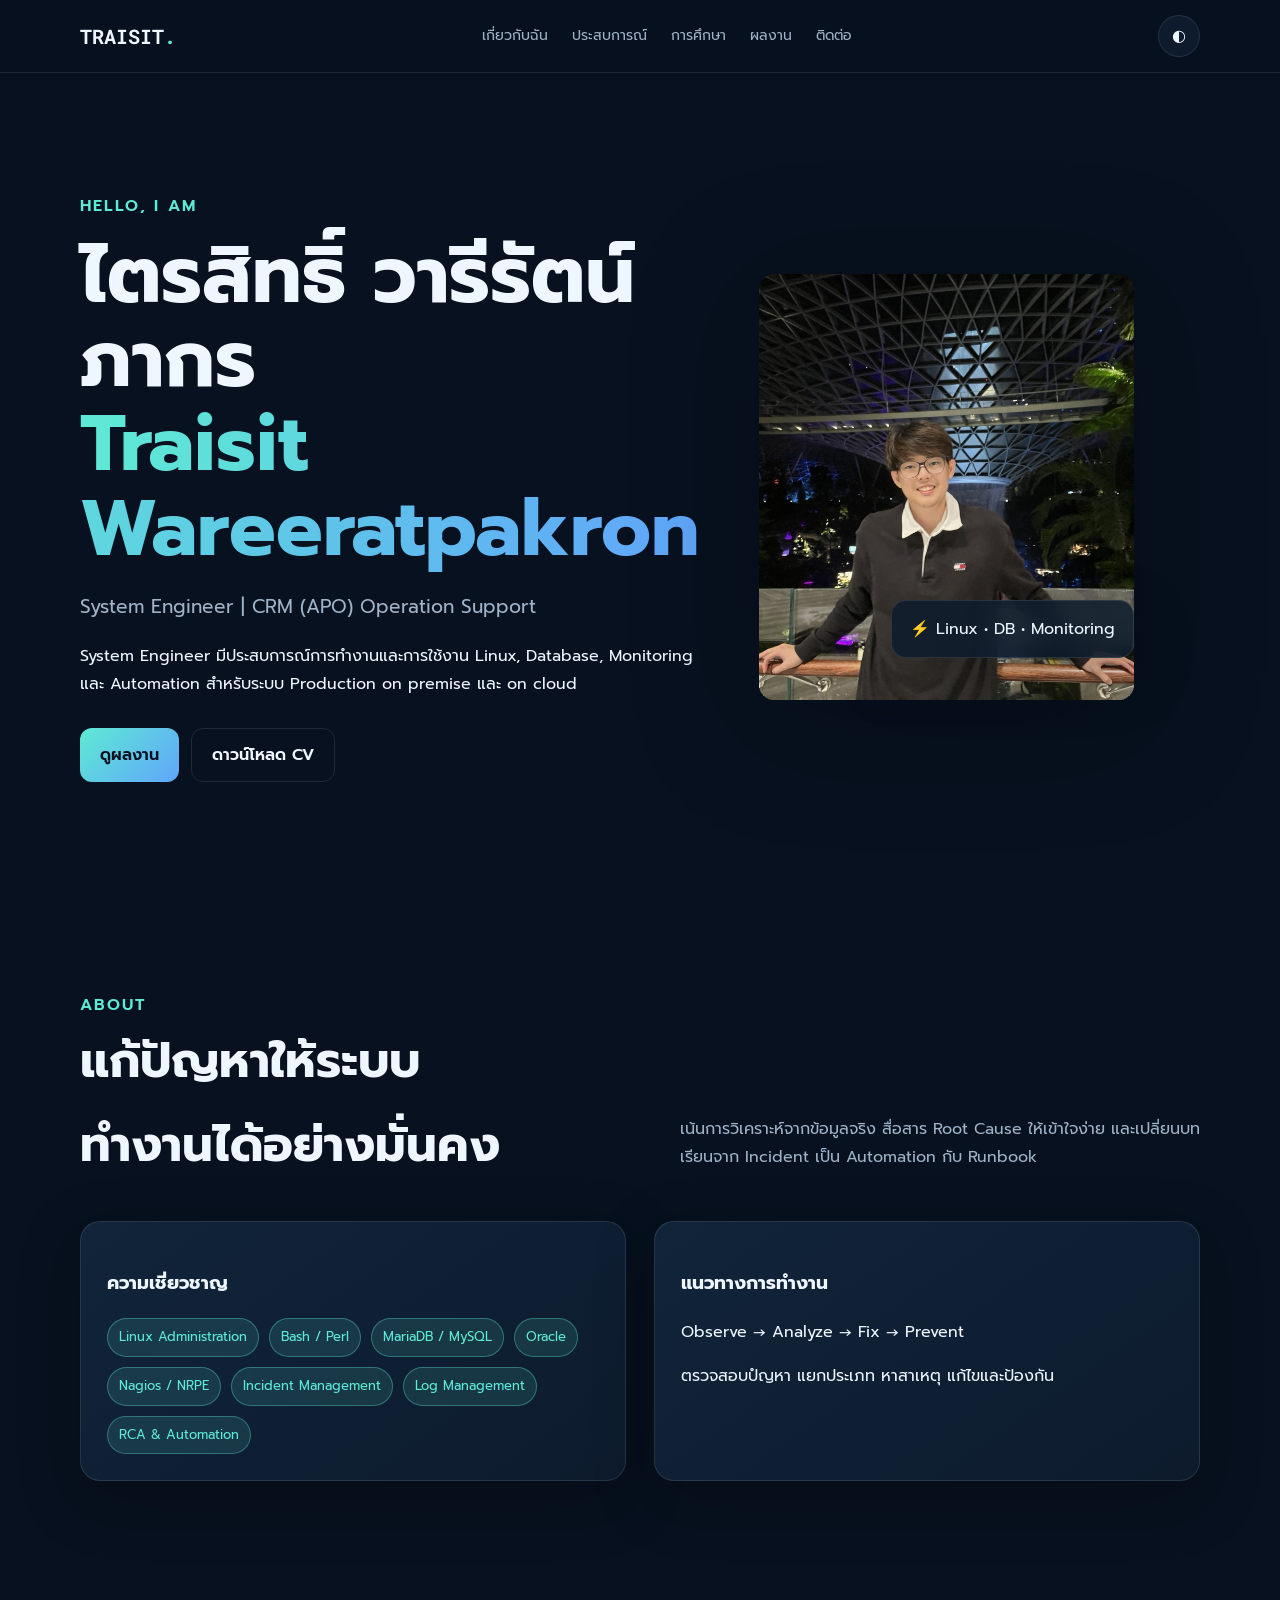
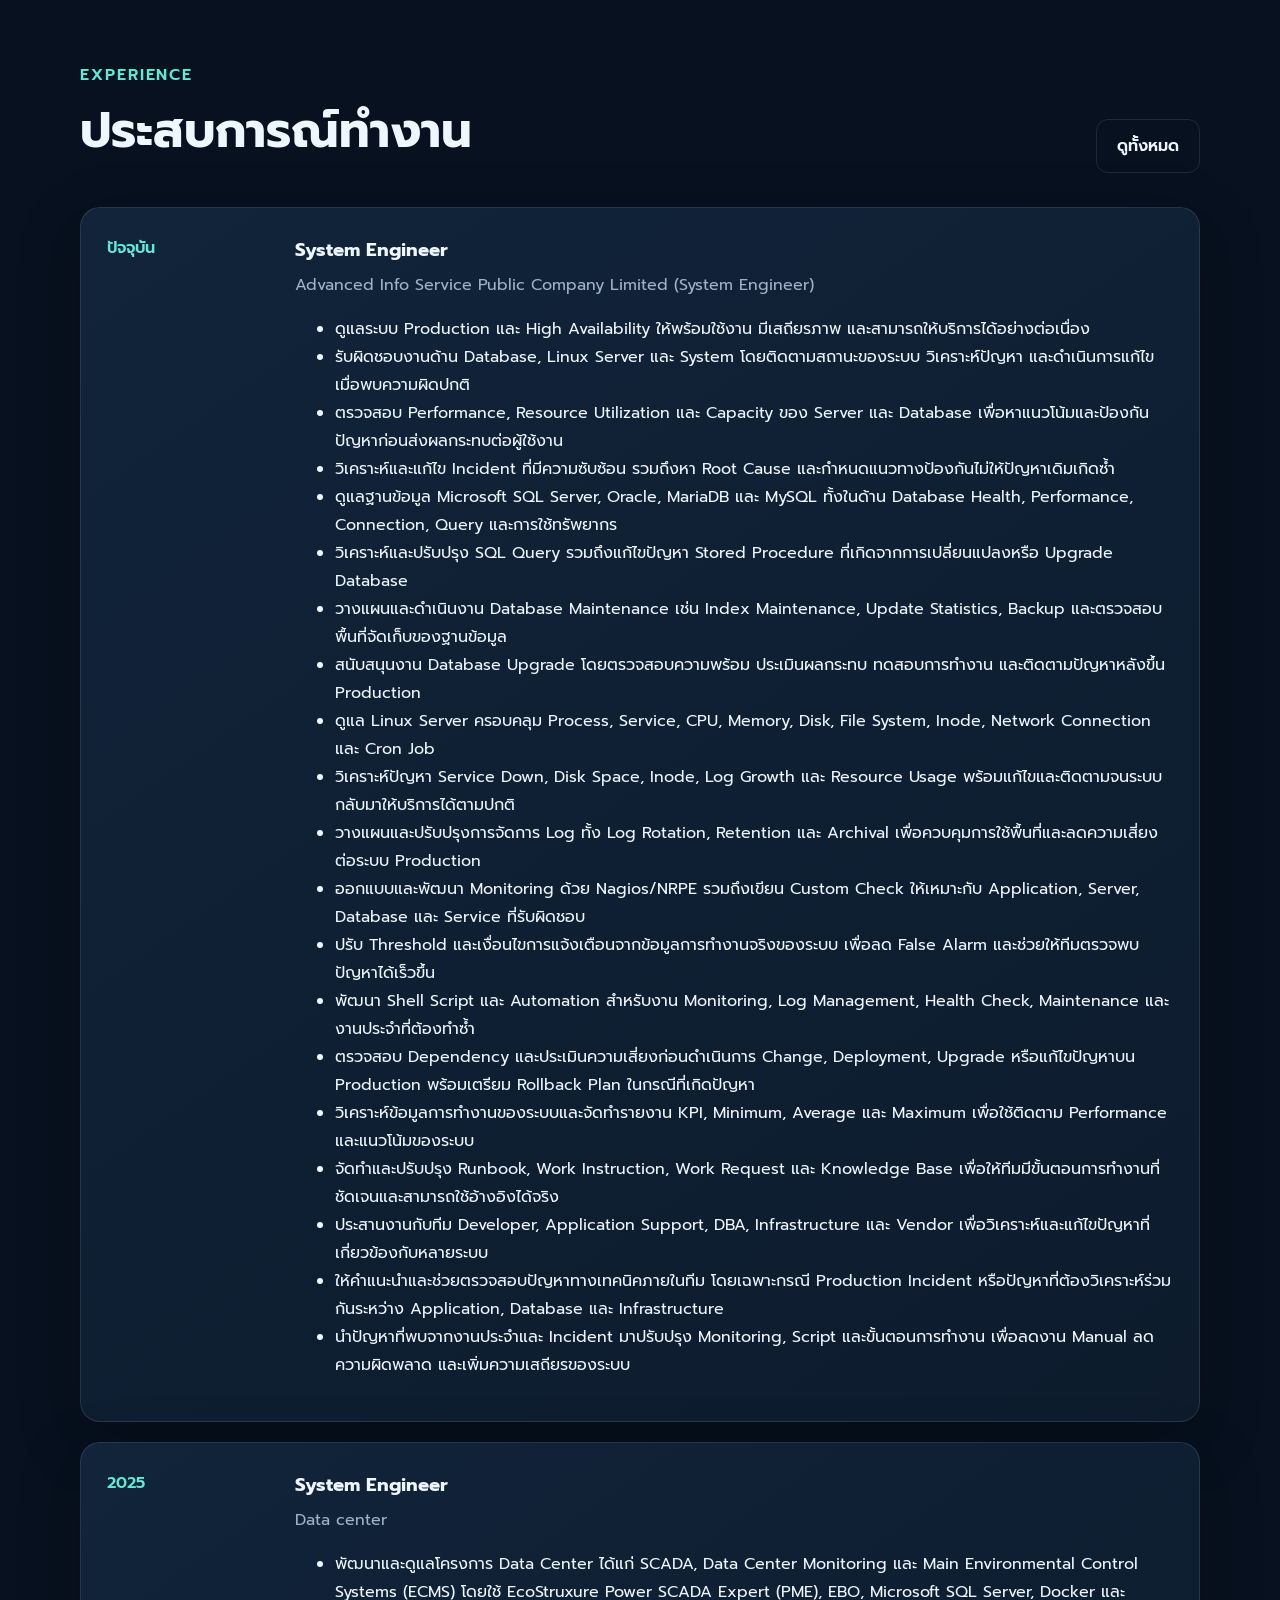
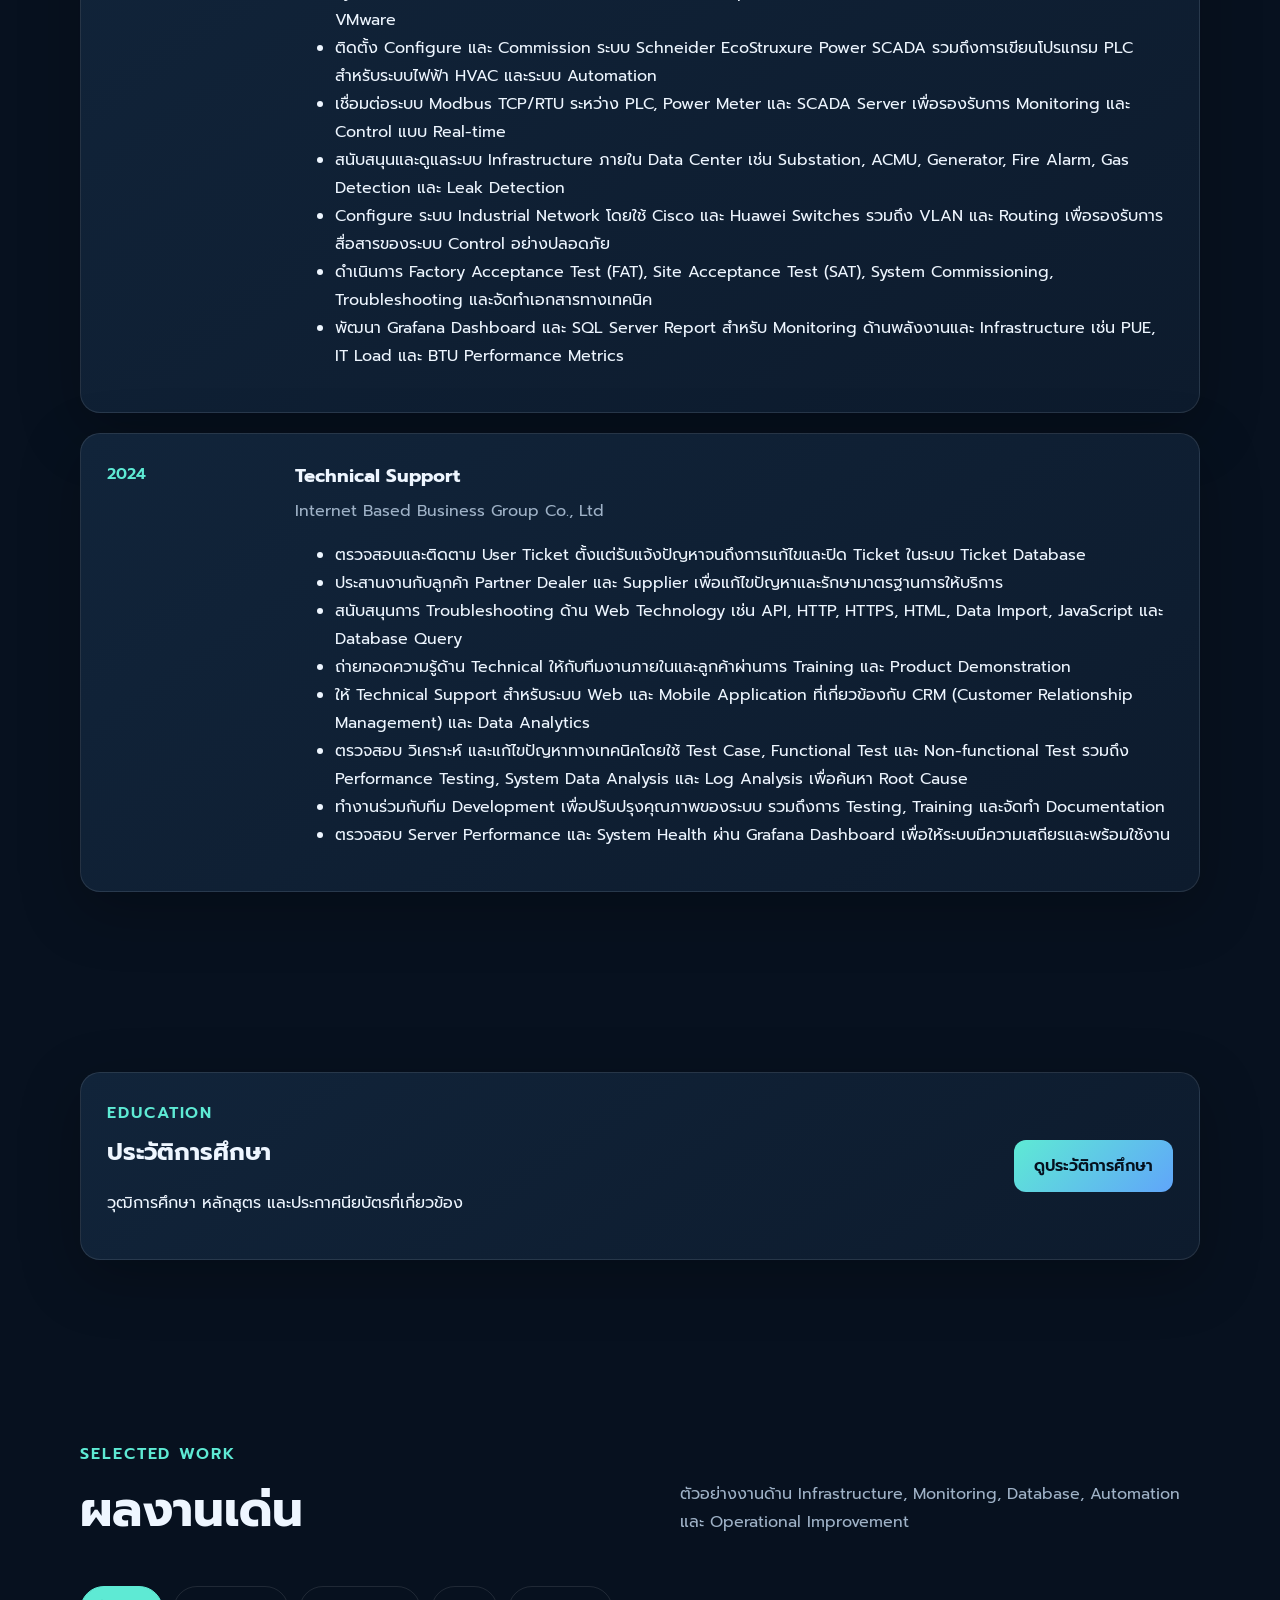
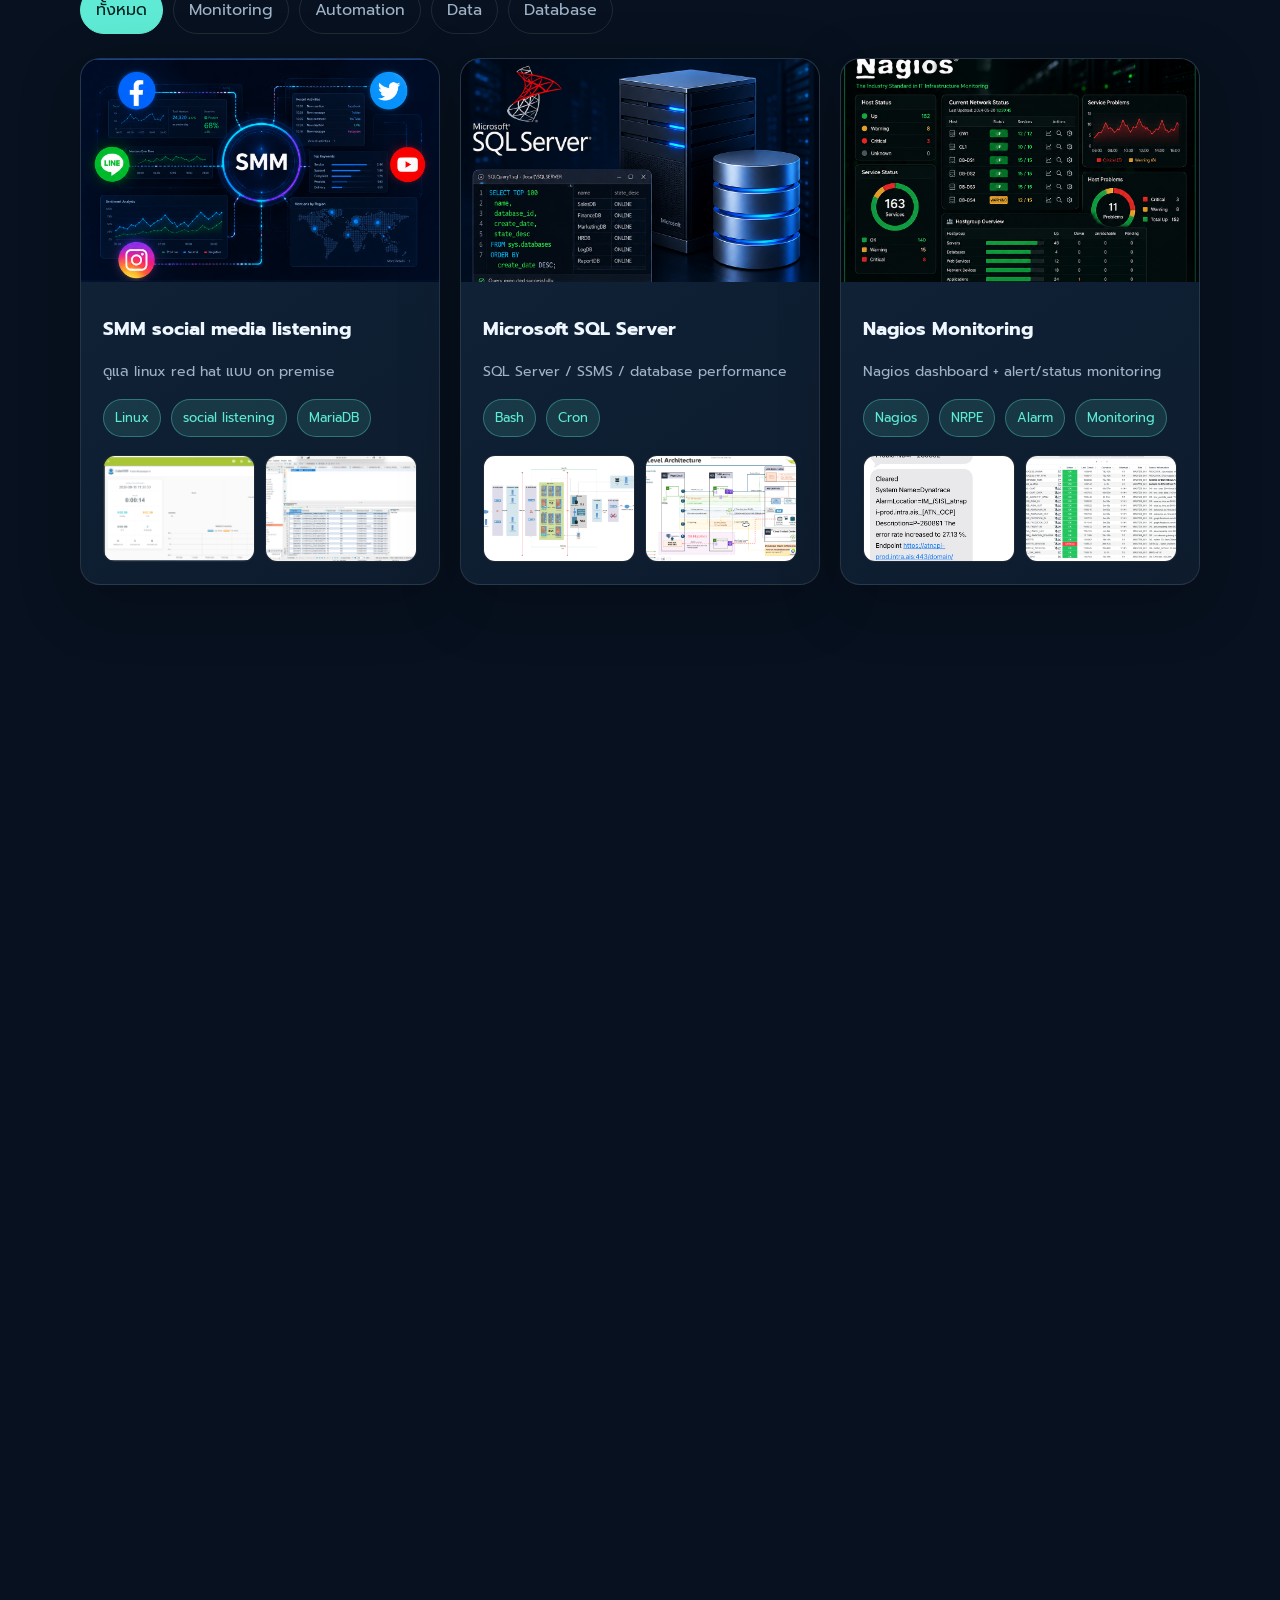
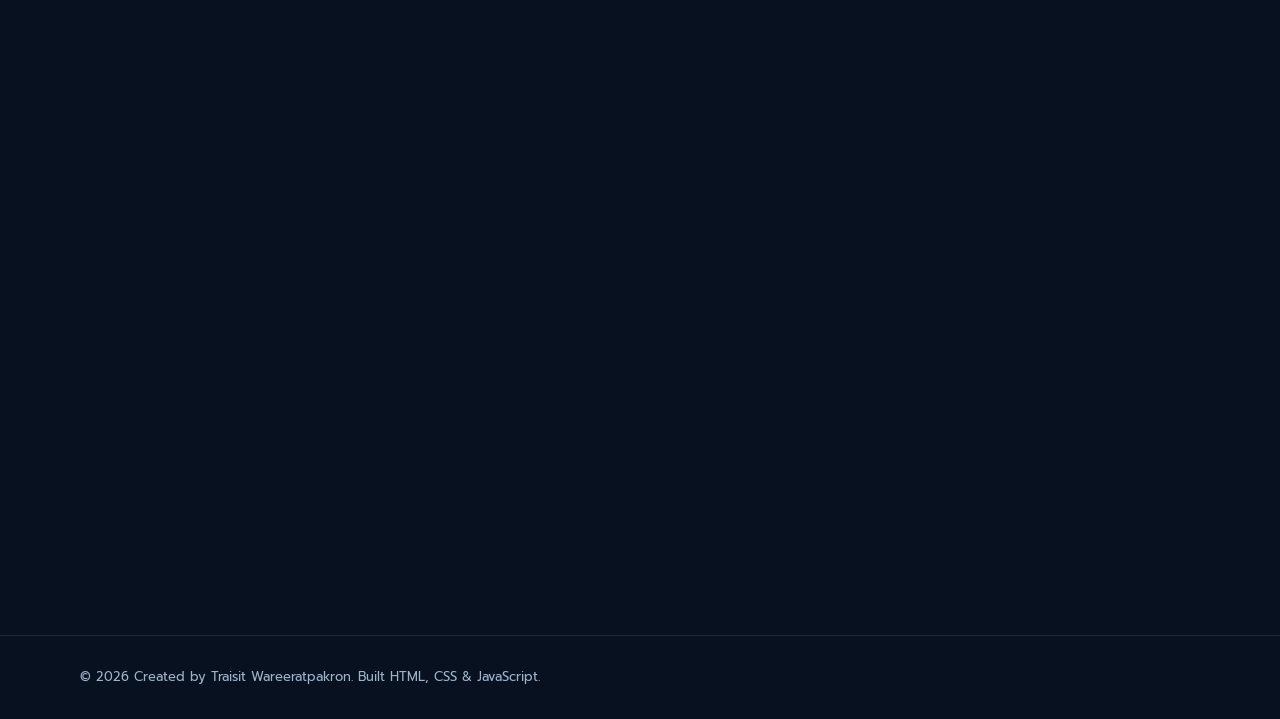
==== index.html @ 1db9ecd5 "Add files via upload" ====
<!doctype html>
<html lang="th">
<head>
  <meta charset="utf-8">
  <meta name="viewport" content="width=device-width,initial-scale=1">
  <meta name="description" content="CV และ Portfolio ของ Traisit Wareeratpakron, System Engineer">
  <title>Traisit | System Engineer</title>
  <link rel="stylesheet" href="assets/css/style.css">
</head>
<body>
  <!-- ==================== NAVIGATION ==================== -->
  <nav class="nav">
    <div class="container nav-inner">
      <a class="logo" href="#home">TRAISIT<span>.</span></a>
      <div class="nav-links" id="navLinks">
        <a href="#about">เกี่ยวกับฉัน</a>
        <a href="#experience">ประสบการณ์</a>
        <a href="education.html">การศึกษา</a>
        <a href="#projects">ผลงาน</a>
        <a href="#contact">ติดต่อ</a>
      </div>
      <div class="nav-actions">
        <button class="theme" id="themeBtn" aria-label="สลับธีม">◐</button>
        <button class="theme mobile" id="menuBtn" aria-label="เมนู">☰</button>
      </div>
    </div>
  </nav>

  <main>
    <!-- ==================== HERO ==================== -->
    <header class="container hero" id="home">
      <div class="reveal">
        <div class="eyebrow">Hello, I am</div>
        <h1><span id="name">ไตรสิทธิ์</span><br><span class="gradient" id="nameEn">Traisit Wareeratpakron</span></h1>
        <p class="lead" id="role"></p>
        <p id="summary"></p>
        <div class="actions">
          <a class="btn primary" href="#projects">ดูผลงาน</a>
          <a class="btn" href="assets/pdf/cv-sample.pdf" download>ดาวน์โหลด CV</a>
        </div>
      </div>
      <div class="portrait-wrap reveal">
        <!-- เปลี่ยนรูปโปรไฟล์ได้ที่ assets/images/profile.svg หรือแก้ src ด้านล่าง -->
        <img class="portrait" src="assets/images/profile_photo.png" alt="ภาพโปรไฟล์ Traisit">
        <div class="float-card">⚡ Linux • DB • Monitoring</div>
      </div>
    </header>

    <!-- ==================== ABOUT ==================== -->
    <section id="about">
      <div class="container">
        <div class="section-head reveal">
          <div><div class="eyebrow">About</div><h2>แก้ปัญหาให้ระบบ<br>ทำงานได้อย่างมั่นคง</h2></div>
          <p>เน้นการวิเคราะห์จากข้อมูลจริง สื่อสาร Root Cause ให้เข้าใจง่าย และเปลี่ยนบทเรียนจาก Incident เป็น Automation กับ Runbook</p>
        </div>
        <div class="about-grid">
          <article class="card reveal"><h3>ความเชี่ยวชาญ</h3><div class="skills" id="skills"></div></article>
          <article class="card reveal"><h3>แนวทางการทำงาน</h3><p>Observe → Analyze → Fix → Prevent</p><p>ตรวจสอบปํญหา แยกประเภท หาสาเหตุ แก้ไขและป้องกัน </p></article>
        </div>
      </div>
    </section>

    <!-- ==================== EXPERIENCE ==================== -->
    <section id="experience">
      <div class="container">
        <div class="section-head reveal">
          <div><div class="eyebrow">Experience</div><h2>ประสบการณ์ทำงาน</h2></div>
          <a class="btn" href="work-experience.html">ดูทั้งหมด</a>
        </div>
        <!-- app.js จะนำข้อมูลจาก experience-data.json มาใส่ตรงนี้ -->
        <div class="timeline" id="timeline"></div>
      </div>
    </section>

    <!-- ==================== EDUCATION SHORTCUT ==================== -->
    <section id="education-preview">
      <div class="container">
        <div class="card education-preview reveal">
          <div><div class="eyebrow">Education</div><h2>ประวัติการศึกษา</h2><p>วุฒิการศึกษา หลักสูตร และประกาศนียบัตรที่เกี่ยวข้อง</p></div>
          <a class="btn primary" href="education.html">ดูประวัติการศึกษา</a>
        </div>
      </div>
    </section>

    <!-- ==================== PROJECTS ==================== -->
    <section id="projects">
      <div class="container">
        <div class="section-head reveal">
          <div><div class="eyebrow">Selected work</div><h2>ผลงานเด่น</h2></div>
          <p>ตัวอย่างงานด้าน Infrastructure, Monitoring, Database, Automation และ Operational Improvement</p>
        </div>
        <div class="filters">
          <button class="filter active" data-filter="all">ทั้งหมด</button>
          <button class="filter" data-filter="monitoring">Monitoring</button>
          <button class="filter" data-filter="automation">Automation</button>
          <button class="filter" data-filter="data">Data</button>
          <button class="filter" data-filter="database">Database</button>
        </div>
        <!-- app.js จะสร้าง Project Cards และรูปผลงานจาก gallery-data.json -->
        <div class="project-grid" id="projectGrid"></div>
      </div>
    </section>

    <!-- ==================== CONTACT ==================== -->
    <section id="contact">
      <div class="container">
        <div class="card contact reveal">
          <div class="eyebrow">Contact</div><h2>Au</h2>
          <p><span id="email"></span> • <span id="phone"></span></p>
          <a class="btn primary" id="taisit1998@gmail.com" href="#">ส่งอีเมล</a>
        </div>
      </div>
    </section>
  </main>

 <footer>
  <div class="container">
    © <span id="year"></span> Created by Traisit Wareeratpakron. Built HTML, CSS &amp; JavaScript.
  </div>
</footer>

<!-- =========================================================
     PROJECT IMAGE MODAL
     ใช้สำหรับขยายรูปผลงาน โดยไม่เปิดหน้าใหม่
     ========================================================= -->
<div class="project-modal" id="projectModal">
  <div class="project-modal-overlay"></div>

  <div class="project-modal-content">

    <!-- ปุ่มปิด -->
    <button class="project-modal-close" id="projectModalClose">
      ×
    </button>

    <!-- รูปก่อนหน้า -->
    <button class="project-modal-prev" id="projectModalPrev">
      ‹
    </button>

    <div class="project-modal-image-wrap">

      <img
        id="projectModalImage"
        src=""
        alt="Project image"
      >

      <!-- จุดแสดงรูป -->
      <div class="project-modal-dots" id="projectModalDots"></div>

    </div>

    <!-- รูปถัดไป -->
    <button class="project-modal-next" id="projectModalNext">
      ›
    </button>

  </div>
</div>

<script src="assets/js/app.js"></script>
</body>
</html>
---- assets/css/style.css ----
/* ================================================================
   1) FONT + COLOR VARIABLES
   แก้สีหลักของเว็บไซต์ที่ --brand และ --brand2
   ================================================================ */
@import url('https://fonts.googleapis.com/css2?family=Prompt:wght@300;400;500;600;700&family=Roboto+Mono:wght@500&display=swap');
:root{--bg:#07111f;--surface:#0d1b2d;--card:#11243a;--text:#eef6ff;--muted:#9fb2c7;--brand:#5eead4;--brand2:#60a5fa;--line:rgba(255,255,255,.1);--shadow:0 18px 60px rgba(0,0,0,.26)}
[data-theme="light"]{--bg:#f5f8fc;--surface:#fff;--card:#fff;--text:#10233b;--muted:#60758d;--brand:#0f9688;--brand2:#2563eb;--line:rgba(16,35,59,.12);--shadow:0 18px 50px rgba(24,57,99,.12)}

/* ================================================================
   2) BASE LAYOUT
   ================================================================ */
*{box-sizing:border-box}html{scroll-behavior:smooth}body{margin:0;font-family:Prompt,sans-serif;background:var(--bg);color:var(--text);line-height:1.75}.container{width:min(1120px,calc(100% - 40px));margin:auto}

/* ================================================================
   3) NAVIGATION
   ================================================================ */
.nav{position:sticky;top:0;z-index:20;background:color-mix(in srgb,var(--bg) 83%,transparent);backdrop-filter:blur(14px);border-bottom:1px solid var(--line)}.nav-inner{height:72px;display:flex;align-items:center;justify-content:space-between}.logo{font:700 20px 'Roboto Mono';color:var(--text);text-decoration:none}.logo span,.eyebrow{color:var(--brand)}.nav-links{display:flex;gap:24px;align-items:center}.nav-links a{color:var(--muted);text-decoration:none;font-size:14px}.nav-links a:hover{color:var(--brand)}.nav-actions{display:flex;gap:8px}button,.btn{font:inherit}.theme{border:1px solid var(--line);background:var(--surface);color:var(--text);border-radius:99px;width:42px;height:42px;cursor:pointer}

/* ================================================================
   4) HERO
   เปลี่ยนขนาดรูปโปรไฟล์ที่ .portrait max-width
   ================================================================ */
.hero{min-height:calc(100vh - 72px);display:grid;grid-template-columns:1.15fr .85fr;gap:60px;align-items:center;padding:80px 0}.eyebrow{font-weight:600;letter-spacing:.12em;text-transform:uppercase}.hero h1{font-size:clamp(42px,7vw,78px);line-height:1.08;margin:14px 0}.gradient{background:linear-gradient(90deg,var(--brand),var(--brand2));-webkit-background-clip:text;background-clip:text;color:transparent}.lead{font-size:19px;color:var(--muted);max-width:720px}.actions{display:flex;gap:12px;flex-wrap:wrap;margin-top:30px}.btn{padding:12px 20px;border-radius:12px;text-decoration:none;border:1px solid var(--line);color:var(--text);font-weight:600;display:inline-flex;align-items:center;gap:8px}.btn.primary{background:linear-gradient(135deg,var(--brand),var(--brand2));color:#05111f;border:0}.portrait-wrap{position:relative}.portrait{width:100%;max-width:420px;display:block;margin:auto;filter:drop-shadow(var(--shadow))}.float-card{position:absolute;right:0;bottom:10%;padding:14px 18px;border:1px solid var(--line);background:color-mix(in srgb,var(--surface) 86%,transparent);backdrop-filter:blur(12px);border-radius:15px;box-shadow:var(--shadow)}

/* ================================================================
   5) SECTIONS + CARDS
   ================================================================ */
section{padding:90px 0}.section-head{display:flex;justify-content:space-between;gap:30px;align-items:end;margin-bottom:34px}.section-head h2{font-size:clamp(30px,5vw,48px);margin:0}.section-head p{max-width:520px;color:var(--muted)}.about-grid{display:grid;grid-template-columns:1fr 1fr;gap:28px}.card{background:linear-gradient(145deg,var(--card),var(--surface));border:1px solid var(--line);border-radius:20px;padding:26px;box-shadow:var(--shadow)}.skills{display:flex;flex-wrap:wrap;gap:10px}.tag{font-size:13px;padding:7px 11px;border-radius:99px;background:color-mix(in srgb,var(--brand) 12%,transparent);border:1px solid color-mix(in srgb,var(--brand) 35%,transparent);color:var(--brand)}

/* ================================================================
   6) EXPERIENCE + EDUCATION
   ================================================================ */
.timeline{display:grid;gap:20px}.timeline-item{display:grid;grid-template-columns:160px 1fr;gap:28px}.timeline-item .period{color:var(--brand);font-weight:600}.timeline-item h3{margin:0}.timeline-item h4{margin:4px 0 12px;color:var(--muted);font-weight:400}.education-preview{display:flex;align-items:center;justify-content:space-between;gap:30px}.education-preview h2{margin:4px 0}.education-list{display:grid;gap:22px;margin-top:34px}.education-card{display:grid;grid-template-columns:260px 1fr;gap:28px;align-items:center}.education-card img{width:100%;aspect-ratio:16/10;object-fit:cover;border-radius:14px;border:1px solid var(--line)}.education-card h2{margin:0}.institution{color:var(--brand);font-weight:600}.period{color:var(--muted)}

/* ================================================================
   7) PROJECTS + WORK IMAGES
   - รูป Cover มาจาก image ใน gallery-data.json
   - รูปผลงานเพิ่มเติมมาจาก images ใน gallery-data.json
   ================================================================ */
.filters{display:flex;gap:10px;flex-wrap:wrap;margin-bottom:24px}.filter{border:1px solid var(--line);background:transparent;color:var(--muted);padding:9px 15px;border-radius:99px;cursor:pointer}.filter.active{background:var(--brand);color:#05201e;border-color:var(--brand)}.project-grid{display:grid;grid-template-columns:repeat(3,1fr);gap:20px}.project{padding:0;overflow:hidden;transition:.25s}.project:hover{transform:translateY(-6px)}.project-cover{width:100%;aspect-ratio:16/10;object-fit:cover;background:#0b1b2b}.project-body{padding:22px}.project h3{margin:0 0 10px}.project p{color:var(--muted);font-size:14px}.work-images{display:grid;grid-template-columns:repeat(2,minmax(0,1fr));gap:10px;margin-top:18px}.work-images a{display:block;border-radius:12px;overflow:hidden;border:1px solid var(--line);background:var(--bg)}.work-images img{width:100%;height:105px;object-fit:cover;display:block;transition:transform .25s}.work-images a:hover img{transform:scale(1.04)}

/* ================================================================
   8) CONTACT + ANIMATION
   ================================================================ */
.contact{text-align:center;background:linear-gradient(135deg,color-mix(in srgb,var(--brand) 14%,var(--surface)),color-mix(in srgb,var(--brand2) 14%,var(--surface)))}footer{padding:30px 0;border-top:1px solid var(--line);color:var(--muted);font-size:13px}.mobile{display:none}.reveal{opacity:0;transform:translateY(24px);transition:.7s}.reveal.show{opacity:1;transform:none}code{color:var(--brand)}

/* ================================================================
   9) MOBILE RESPONSIVE
   ================================================================ */
@media(max-width:800px){.mobile{display:inline-block}.nav-links{position:fixed;inset:72px 0 auto;background:var(--surface);padding:24px;display:none;flex-direction:column}.nav-links.open{display:flex}.hero{grid-template-columns:1fr;padding:55px 0}.portrait-wrap{order:-1}.portrait{max-width:280px}.about-grid,.project-grid{grid-template-columns:1fr}.timeline-item,.education-card{grid-template-columns:1fr;gap:4px}.education-preview{display:block}.education-preview .btn{margin-top:14px}.section-head{display:block}section{padding:65px 0}}

/* ================================================================
   PROJECT IMAGE MODAL
   กดรูปผลงานด้านล่างแล้วขยาย โดยไม่เปิดหน้าใหม่
   ================================================================ */

.project-modal{
  position:fixed;
  inset:0;
  z-index:9999;

  display:flex;
  align-items:center;
  justify-content:center;

  padding:30px;

  background:rgba(0,0,0,.82);

  backdrop-filter:blur(8px);
  -webkit-backdrop-filter:blur(8px);

  opacity:0;
  visibility:hidden;

  transition:
    opacity .25s ease,
    visibility .25s ease;
}

.project-modal.show{
  opacity:1;
  visibility:visible;
}


/* กล่องด้านใน */

.project-modal-content{
  position:relative;

  width:min(1100px,92vw);
  max-height:90vh;

  display:flex;
  align-items:center;
  justify-content:center;

  padding:30px;

  background:linear-gradient(
    145deg,
    var(--card),
    var(--surface)
  );

  border:1px solid var(--line);
  border-radius:20px;

  box-shadow:
    0 30px 100px rgba(0,0,0,.55);

  transform:scale(.94);

  transition:transform .25s ease;
}

.project-modal.show .project-modal-content{
  transform:scale(1);
}


/* พื้นที่รูป */

.project-modal-image-wrap{
  display:flex;
  flex-direction:column;
  align-items:center;
  justify-content:center;

  width:100%;
  max-height:calc(90vh - 60px);
}


/* รูปใหญ่ */

.project-modal-image-wrap img{
  display:block;

  max-width:100%;
  max-height:calc(90vh - 120px);

  width:auto;
  height:auto;

  object-fit:contain;

  border-radius:12px;

  box-shadow:
    0 20px 60px rgba(0,0,0,.4);
}


/* ปุ่มปิด */

.project-modal-close{
  position:absolute;

  top:12px;
  right:12px;

  width:42px;
  height:42px;

  border:1px solid var(--line);
  border-radius:50%;

  background:rgba(255,255,255,.1);

  color:var(--text);

  font-size:30px;
  line-height:1;

  cursor:pointer;

  z-index:10;

  transition:.2s;
}

.project-modal-close:hover{
  background:var(--brand);
  color:#05201e;

  transform:rotate(90deg);
}


/* ปุ่ม Previous / Next */

.project-modal-prev,
.project-modal-next{
  position:absolute;

  top:50%;
  transform:translateY(-50%);

  width:48px;
  height:48px;

  border:1px solid var(--line);
  border-radius:50%;

  background:rgba(255,255,255,.1);

  color:var(--text);

  font-size:40px;
  line-height:1;

  cursor:pointer;

  z-index:10;

  display:flex;
  align-items:center;
  justify-content:center;

  transition:.2s;
}

.project-modal-prev:hover,
.project-modal-next:hover{
  background:var(--brand);
  color:#05201e;
}

.project-modal-prev{
  left:12px;
}

.project-modal-next{
  right:12px;
}


/* จุดด้านล่างรูป */

.project-modal-dots{
  display:flex;
  justify-content:center;
  gap:8px;

  margin-top:16px;
}

.project-modal-dot{
  width:8px;
  height:8px;

  border-radius:50%;

  background:var(--muted);

  opacity:.5;

  transition:.2s;
}

.project-modal-dot.active{
  width:24px;
  border-radius:99px;

  background:var(--brand);

  opacity:1;
}


/* รูปด้านล่าง Card ให้รู้ว่ากดได้ */

.work-images img{
  cursor:zoom-in;
}


/* ================================================================
   MOBILE
   ================================================================ */

@media(max-width:800px){

  .project-modal{
    padding:15px;
  }

  .project-modal-content{
    width:96vw;
    padding:20px;
    border-radius:16px;
  }

  .project-modal-image-wrap img{
    max-height:calc(90vh - 100px);
  }

  .project-modal-prev,
  .project-modal-next{
    width:38px;
    height:38px;

    font-size:32px;
  }

  .project-modal-prev{
    left:6px;
  }

  .project-modal-next{
    right:6px;
  }

}
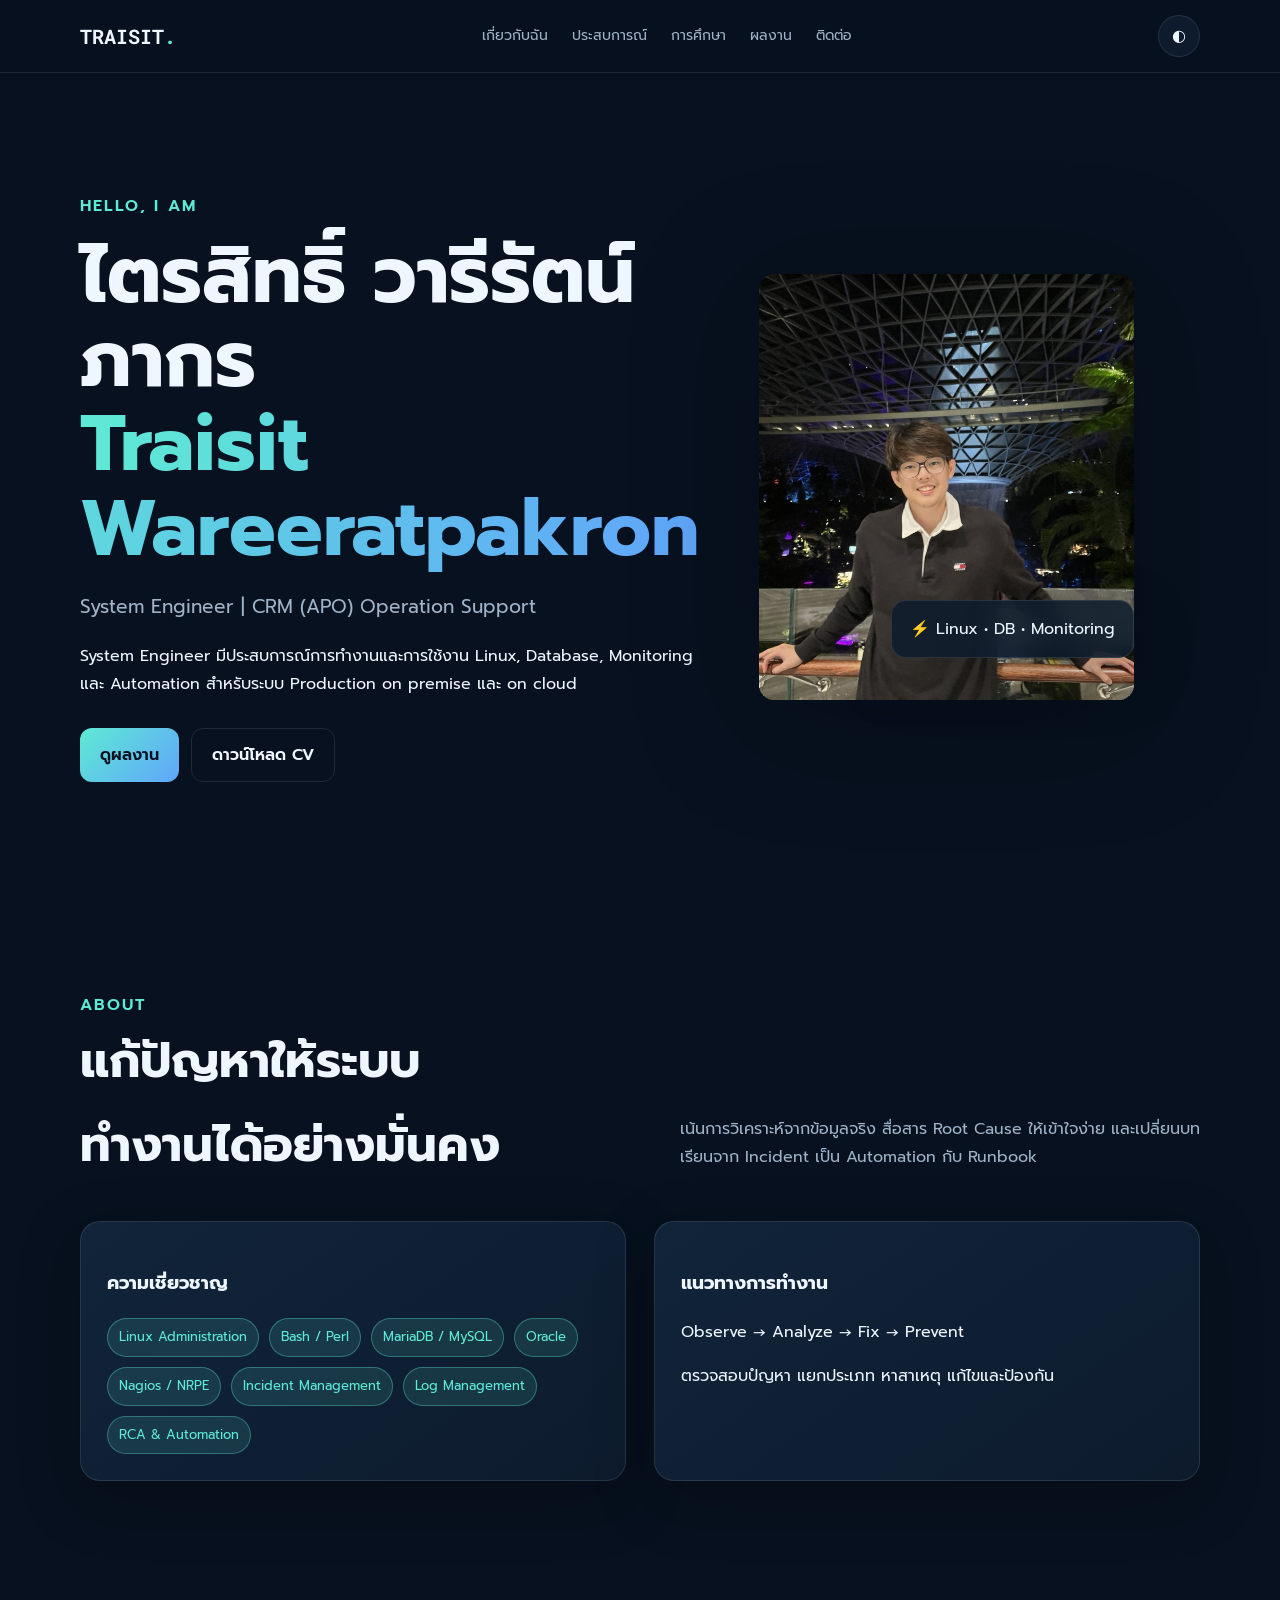
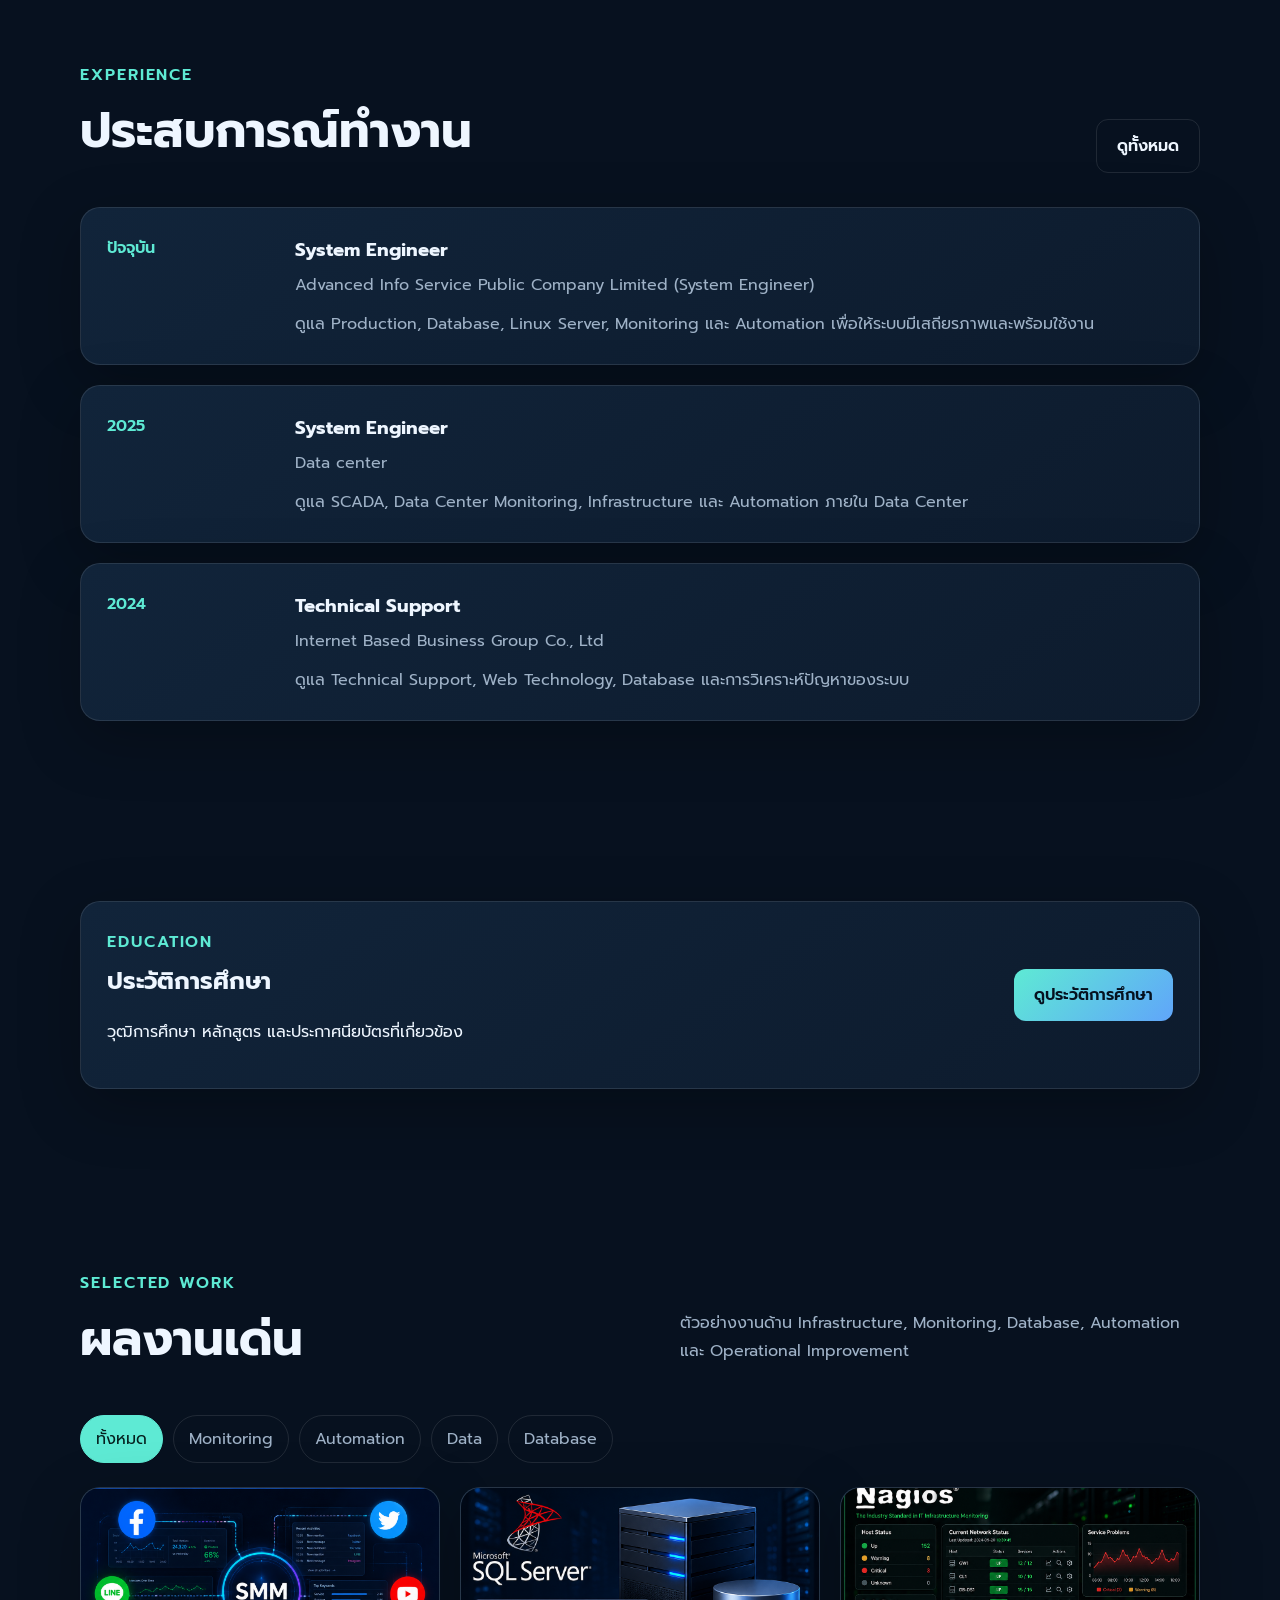
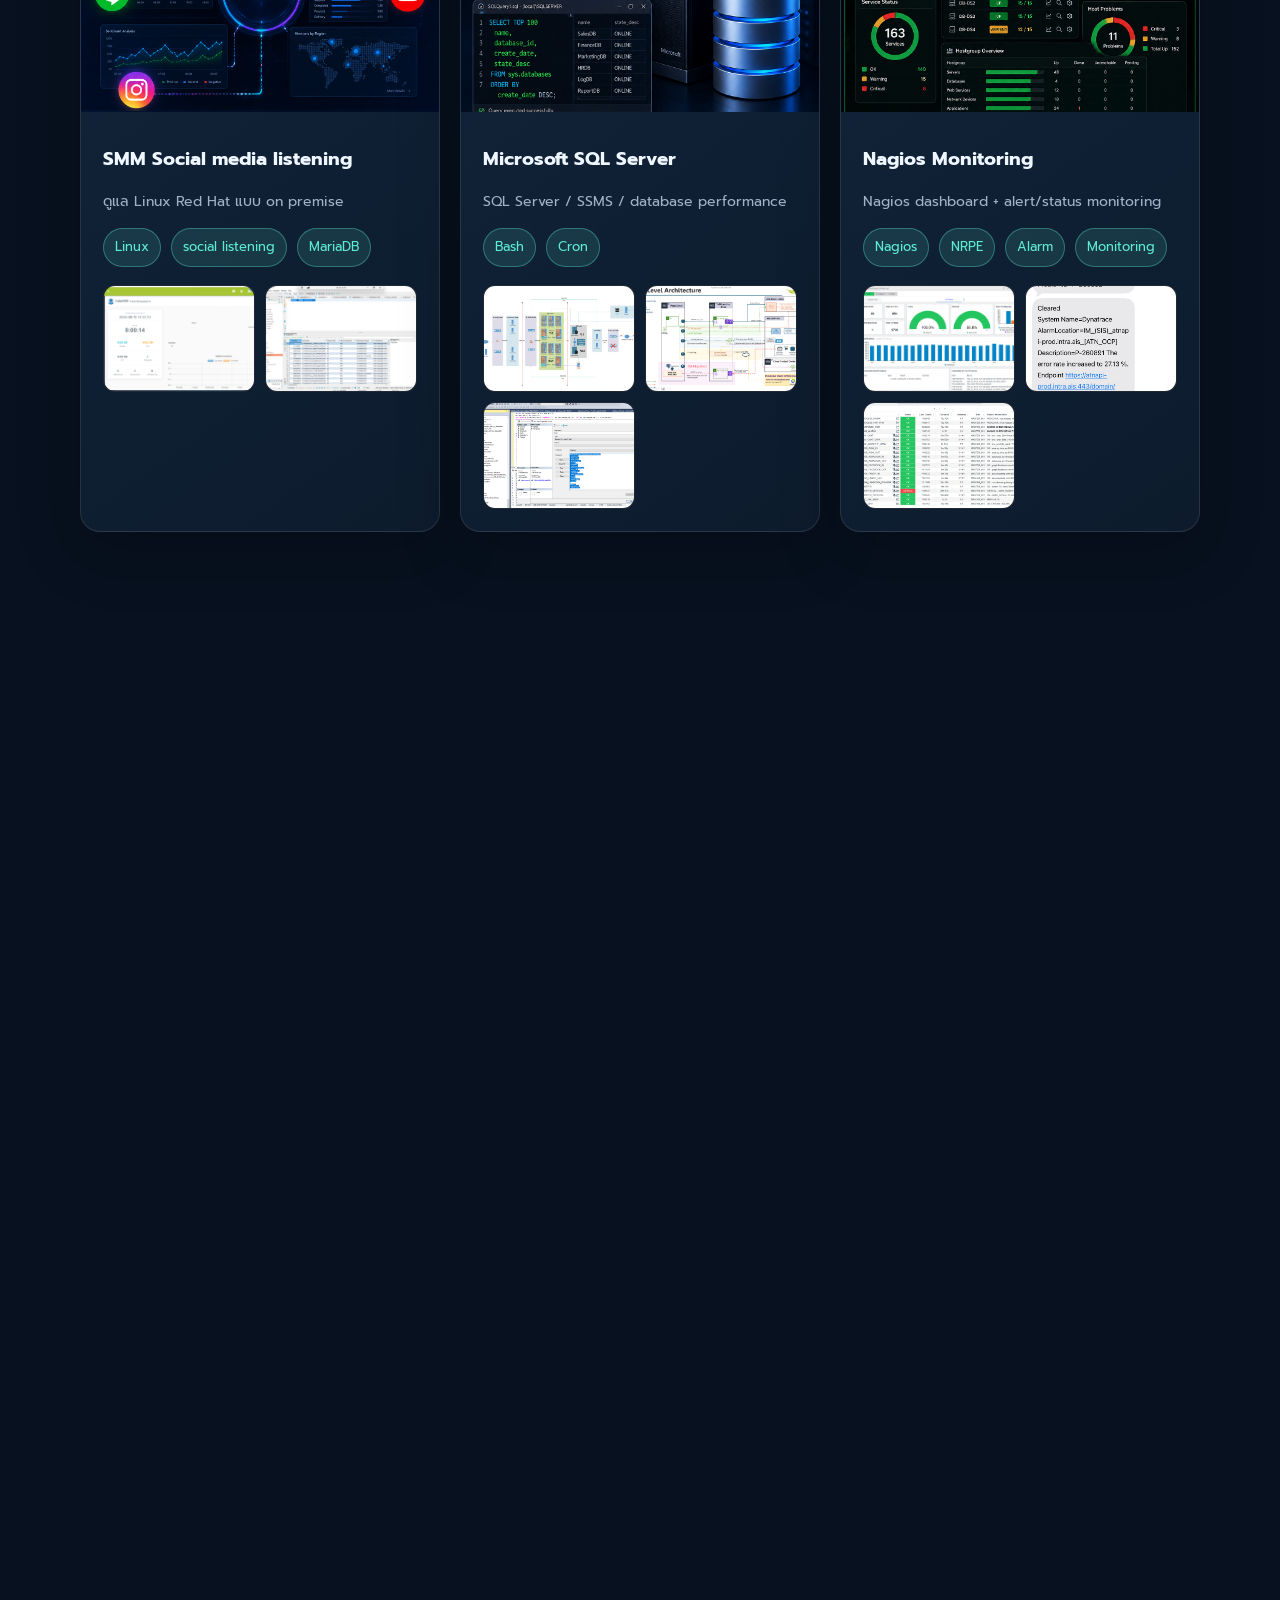
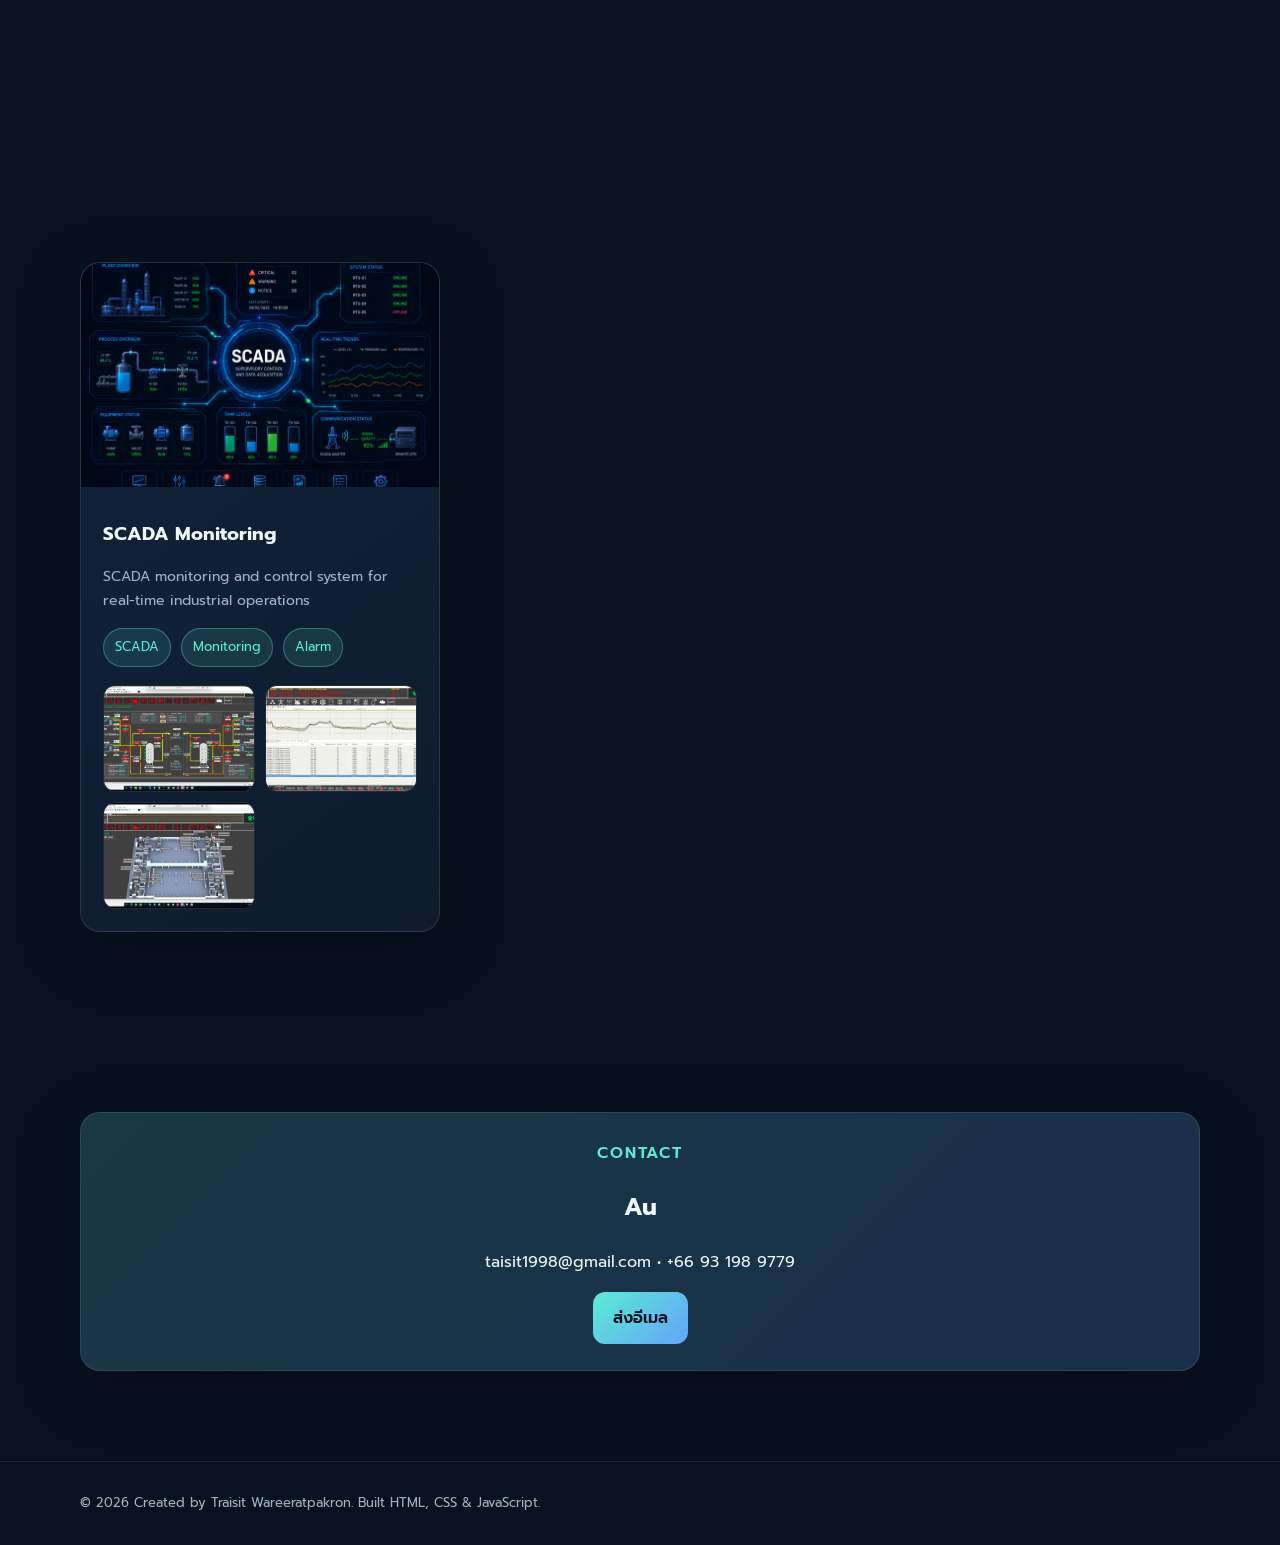
==== commit 889cc6d6: "Add files via upload" ====
--- a/index.html
+++ b/index.html
@@ -145,6 +145,12 @@
         src=""
         alt="Project image"
       >
+      <!-- คำบรรยายของรูป -->
+  <div
+    class="project-modal-caption"
+    id="projectModalCaption">
+  </div>
+
 
       <!-- จุดแสดงรูป -->
       <div class="project-modal-dots" id="projectModalDots"></div>
--- a/assets/css/style.css
+++ b/assets/css/style.css
@@ -313,4 +313,42 @@
     right:6px;
   }
 
+}
+/* ================================================================
+   PROJECT IMAGE CAPTION
+   ================================================================ */
+
+.project-modal-caption{
+  max-width:850px;
+
+  margin-top:16px;
+
+  color:var(--text);
+
+  font-size:15px;
+  line-height:1.7;
+
+  text-align:center;
+}
+
+
+/* Mobile */
+
+@media(max-width:800px){
+
+  .project-modal-caption{
+    font-size:13px;
+    line-height:1.6;
+
+    margin-top:12px;
+
+    padding:0 10px;
+  }
+
+}
+
+.experience-summary{
+  color:var(--muted);
+  margin:8px 0 0;
+  line-height:1.7;
 }
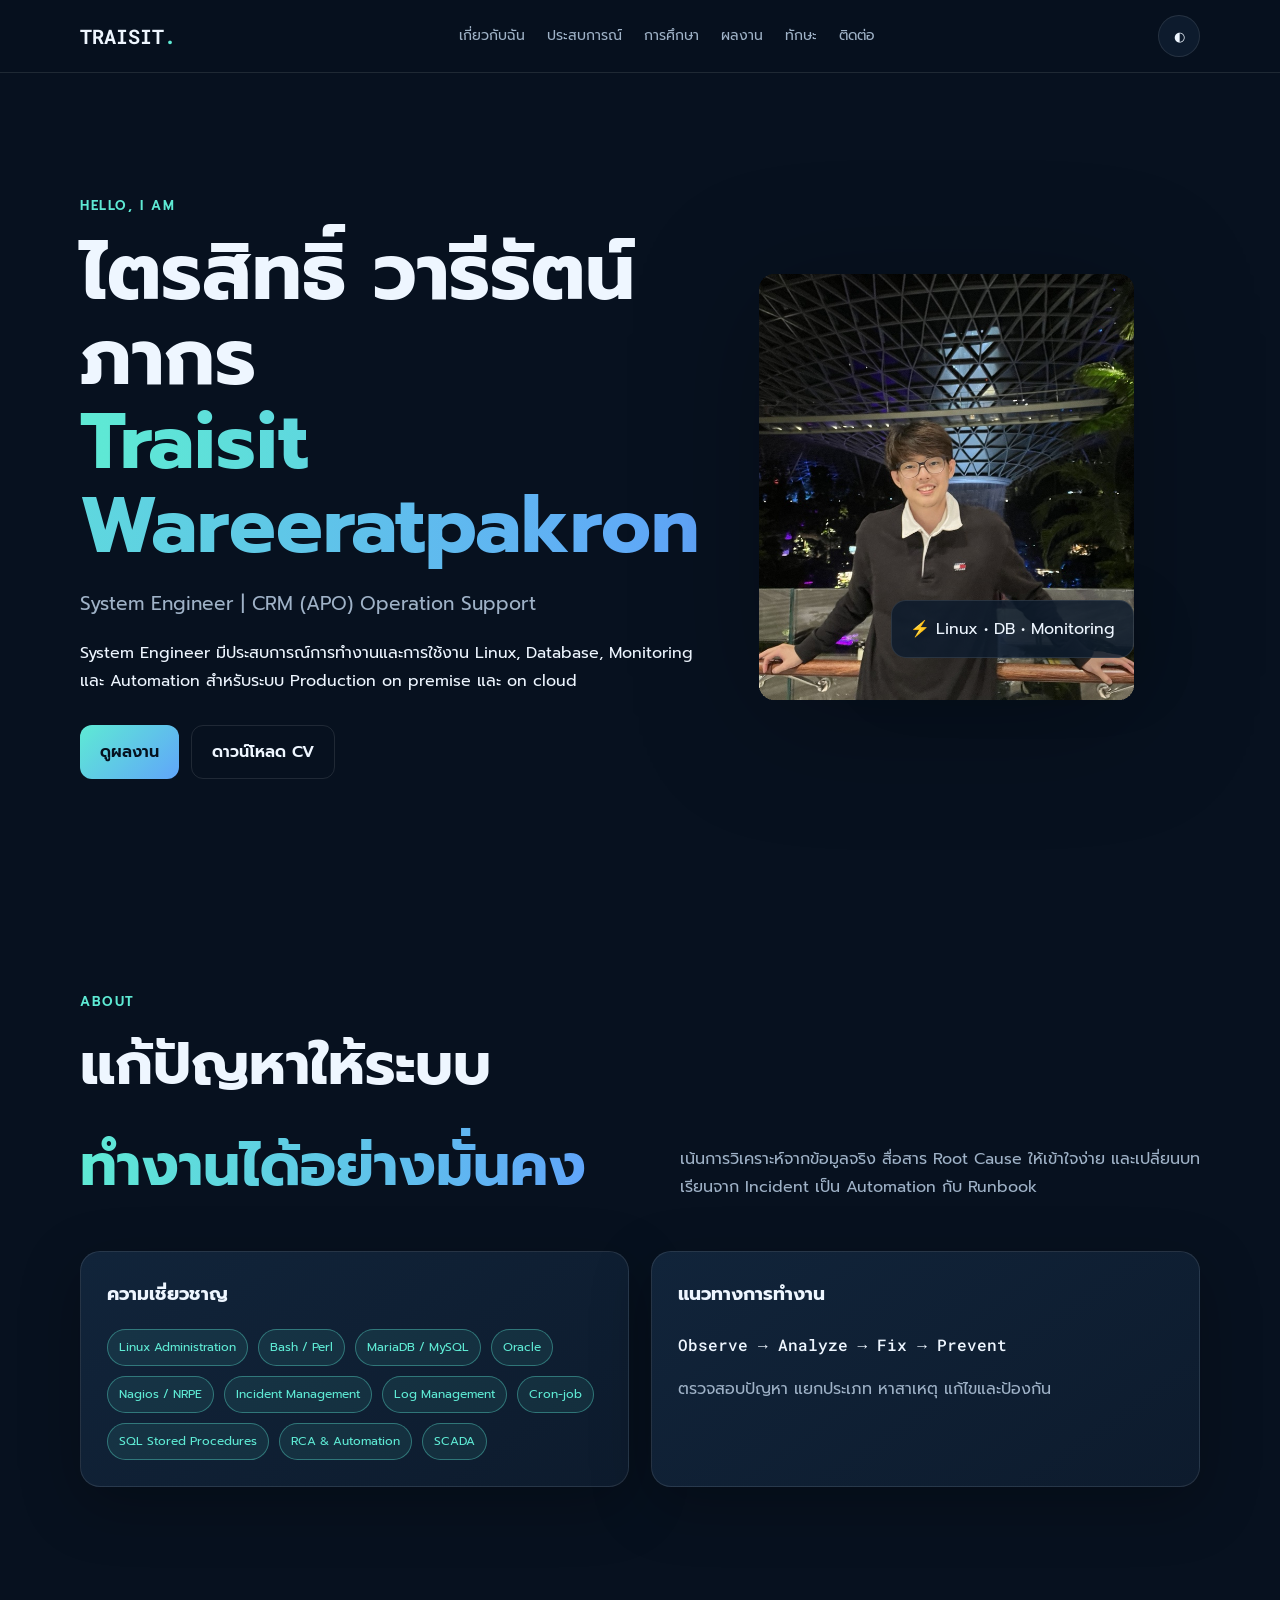
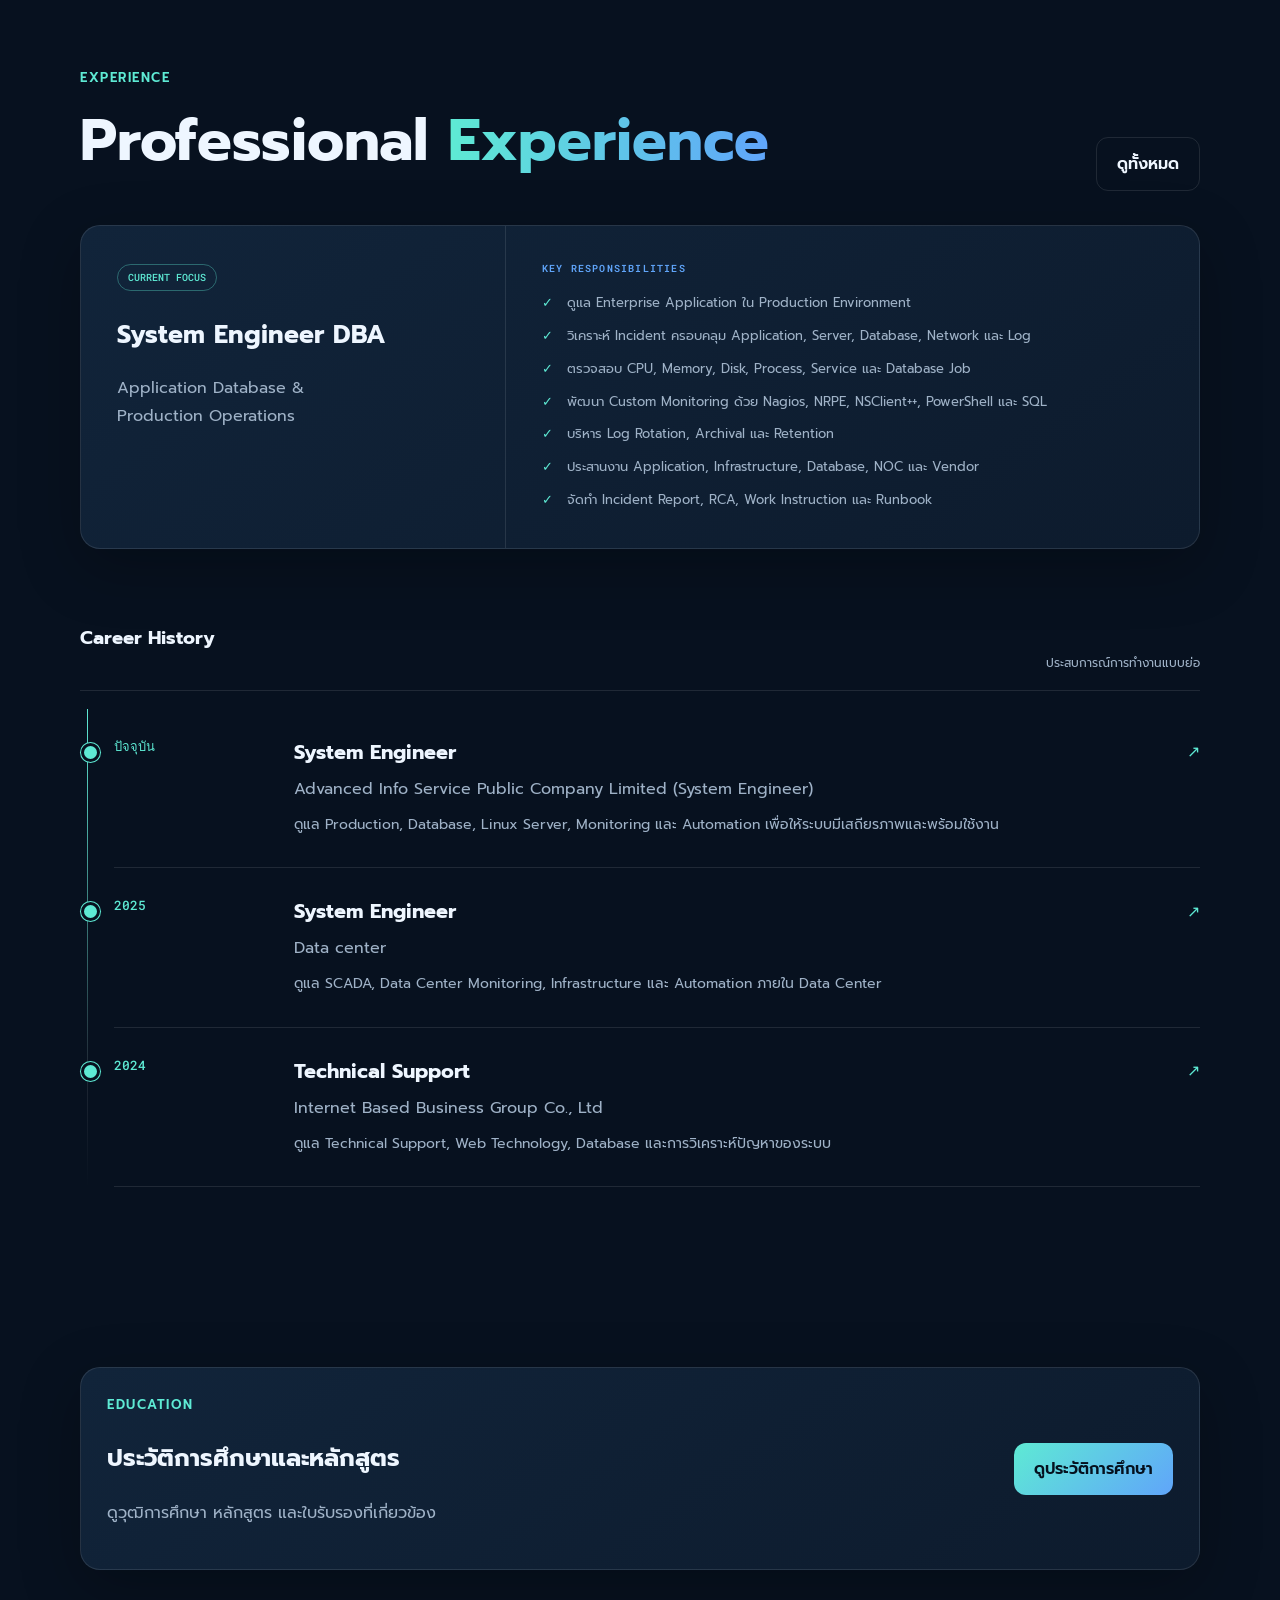
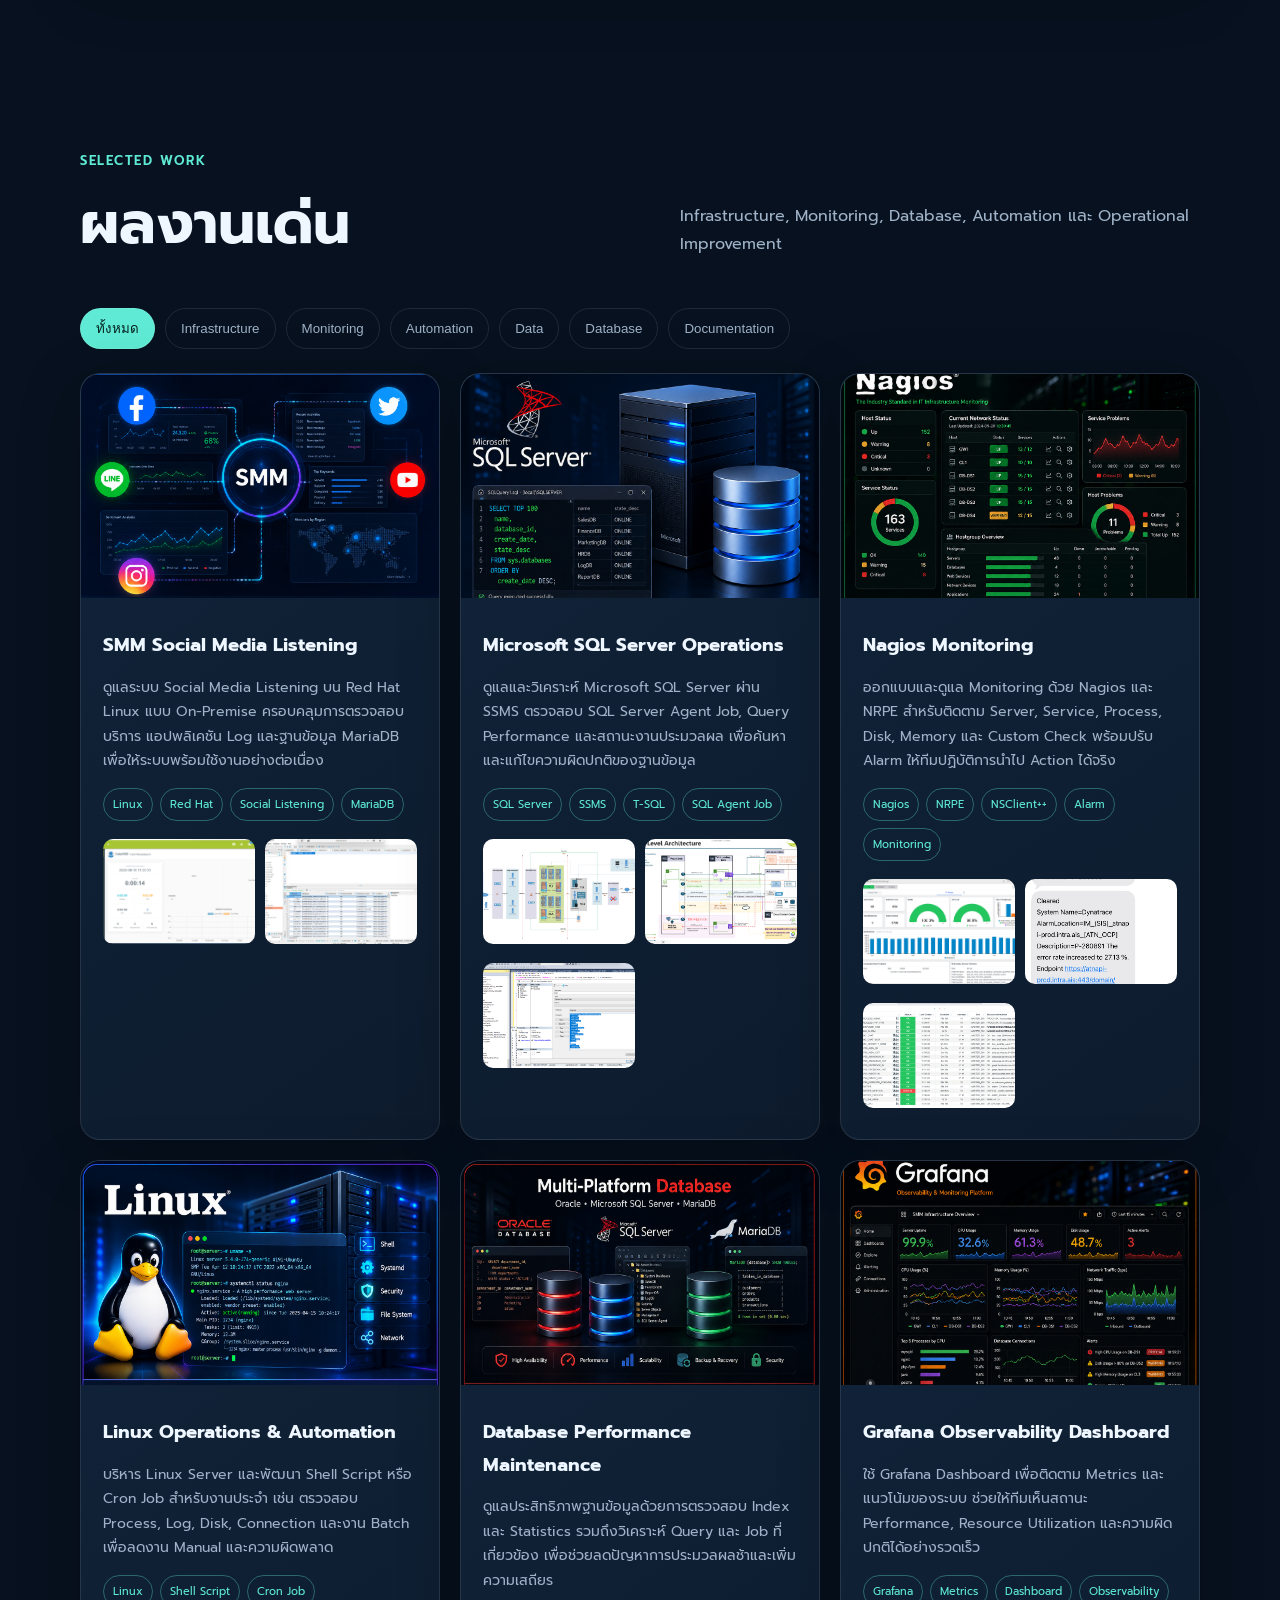
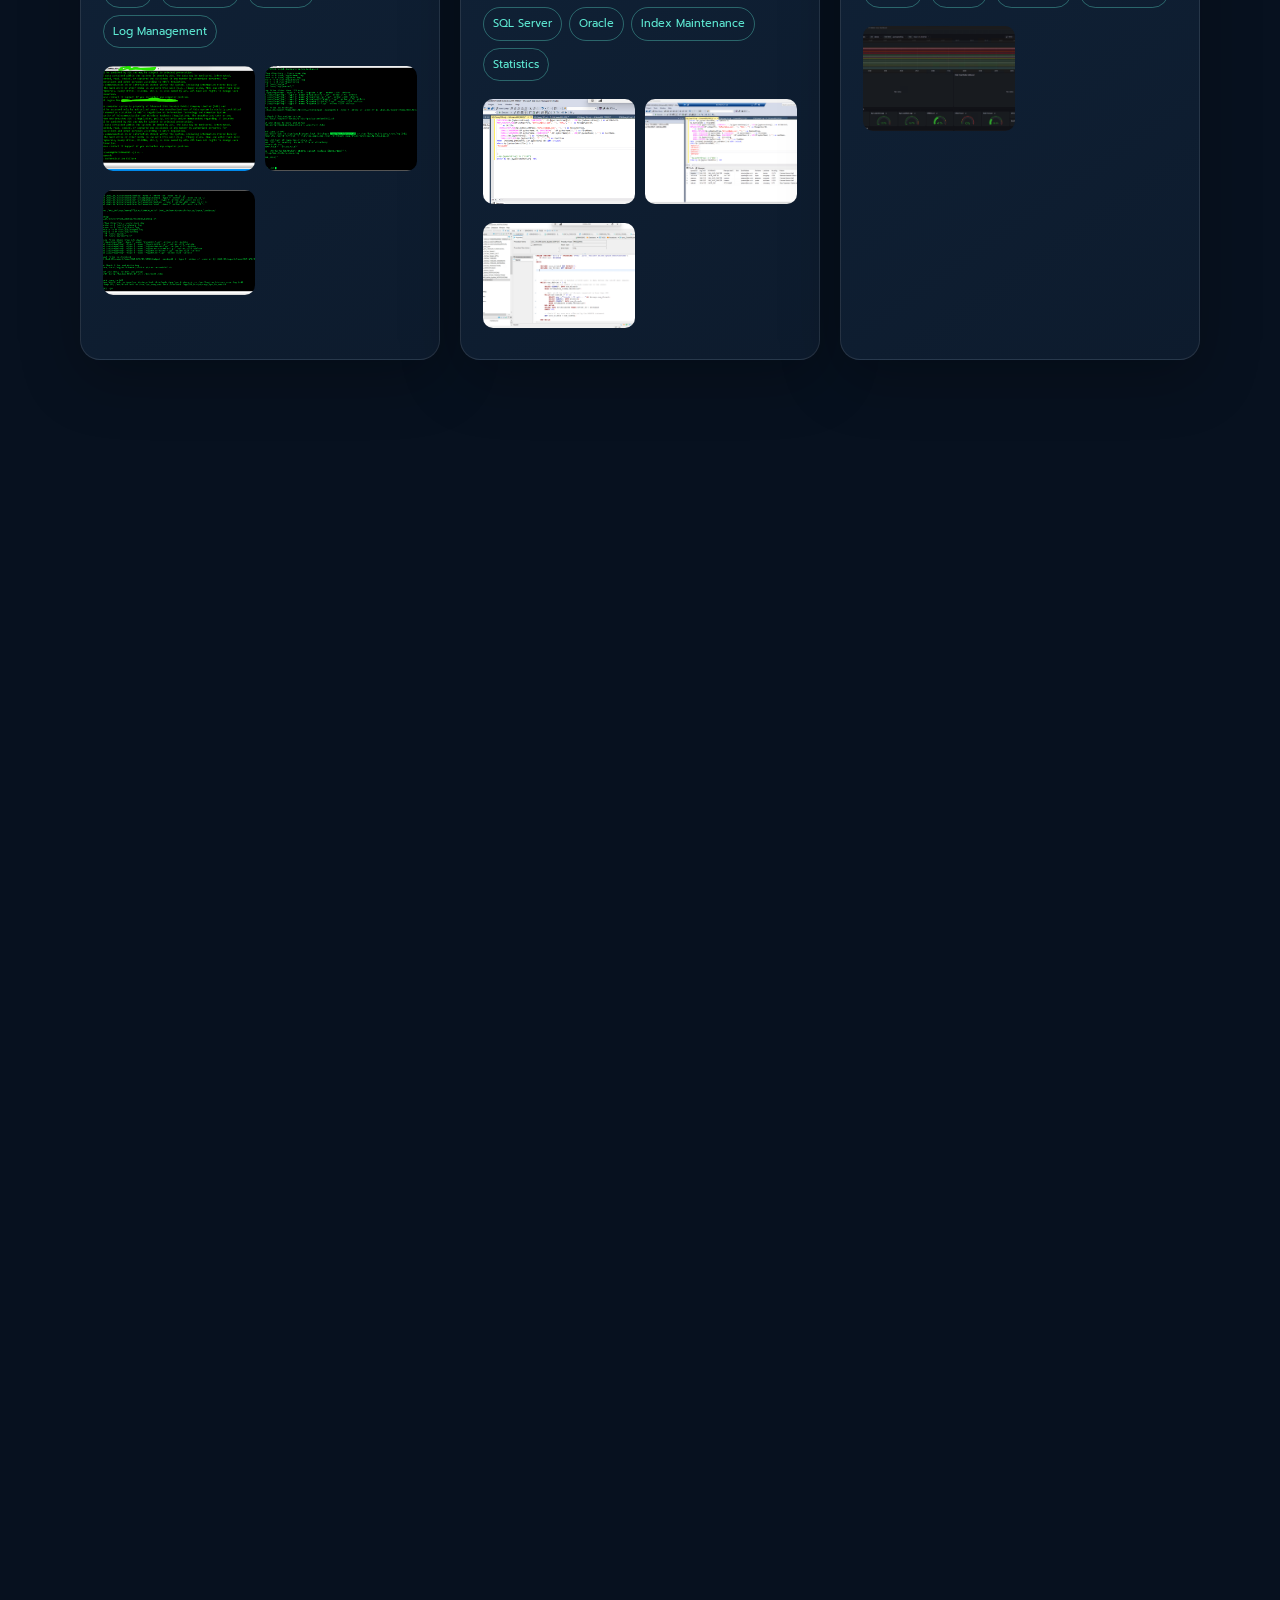
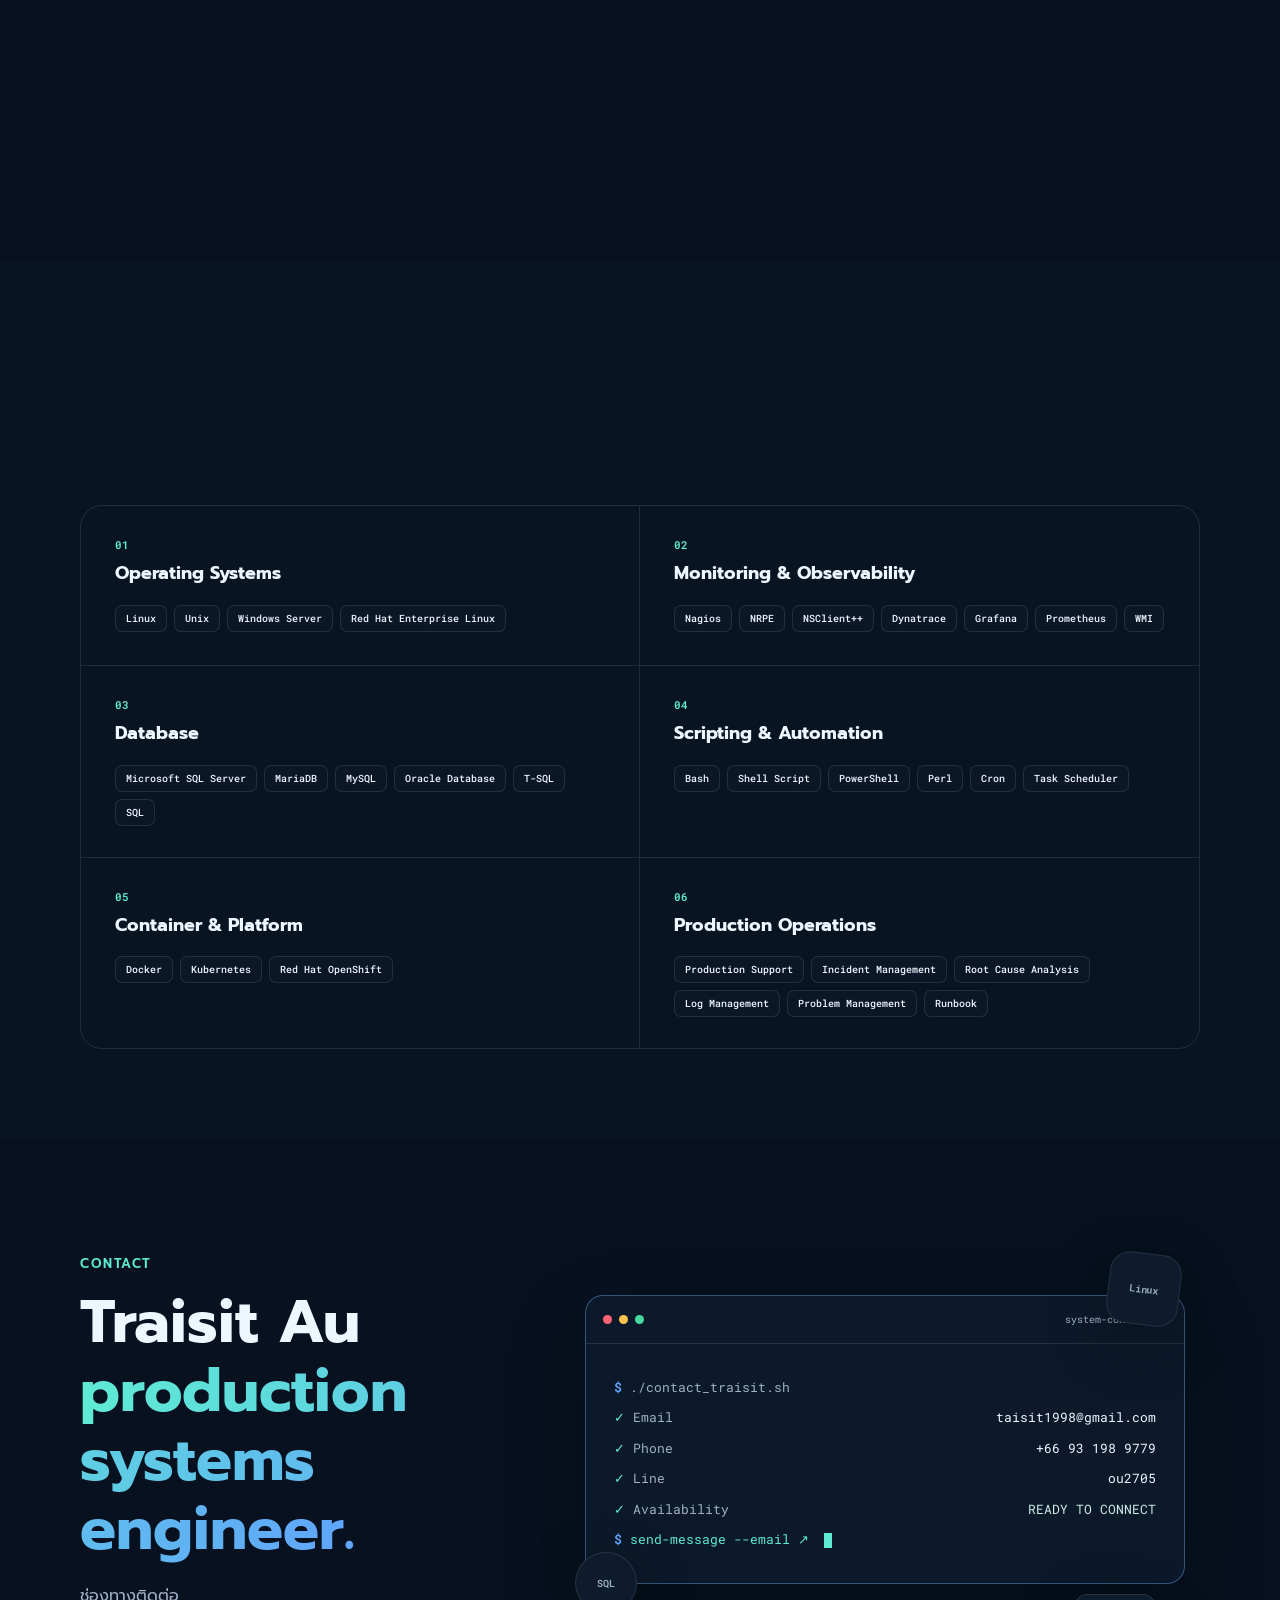
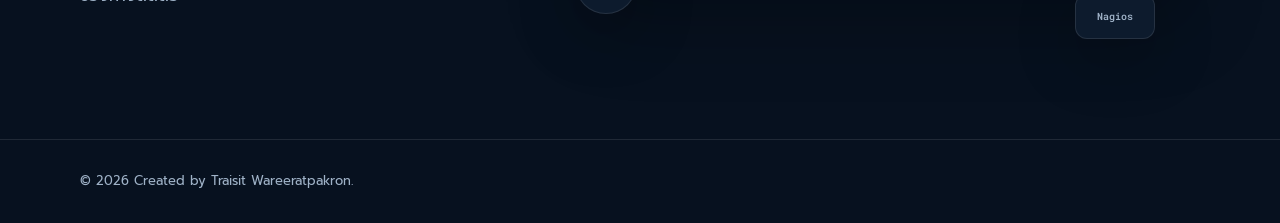
==== commit fb88f678: "Add files via upload" ====
--- a/index.html
+++ b/index.html
@@ -2,169 +2,373 @@
 <html lang="th">
 <head>
   <meta charset="utf-8">
-  <meta name="viewport" content="width=device-width,initial-scale=1">
-  <meta name="description" content="CV และ Portfolio ของ Traisit Wareeratpakron, System Engineer">
+  <meta name="viewport" content="width=device-width, initial-scale=1">
+  <meta
+    name="description"
+    content="CV และ Portfolio ของ Traisit Wareeratpakron, System Engineer"
+  >
+  <meta name="theme-color" content="#07111f">
   <title>Traisit | System Engineer</title>
   <link rel="stylesheet" href="assets/css/style.css">
+  <link rel="icon" type="image/png" href="assets/images/favicon.png">
 </head>
 <body>
-  <!-- ==================== NAVIGATION ==================== -->
+  <!-- ======================================================================
+       NAVIGATION
+       ====================================================================== -->
   <nav class="nav">
     <div class="container nav-inner">
       <a class="logo" href="#home">TRAISIT<span>.</span></a>
+
       <div class="nav-links" id="navLinks">
         <a href="#about">เกี่ยวกับฉัน</a>
         <a href="#experience">ประสบการณ์</a>
         <a href="education.html">การศึกษา</a>
         <a href="#projects">ผลงาน</a>
+        <a href="#technical-skills">ทักษะ</a>
         <a href="#contact">ติดต่อ</a>
       </div>
+
       <div class="nav-actions">
-        <button class="theme" id="themeBtn" aria-label="สลับธีม">◐</button>
-        <button class="theme mobile" id="menuBtn" aria-label="เมนู">☰</button>
+        <button
+          class="theme"
+          id="themeBtn"
+          type="button"
+          aria-label="สลับธีม"
+        >◐</button>
+
+        <button
+          class="theme mobile"
+          id="menuBtn"
+          type="button"
+          aria-label="เปิดเมนู"
+          aria-expanded="false"
+        >☰</button>
       </div>
     </div>
   </nav>
 
   <main>
-    <!-- ==================== HERO ==================== -->
+    <!-- ====================================================================
+         HERO
+         ชื่อ ตำแหน่ง และ Summary โหลดจาก data.json ผ่าน app.js
+         ==================================================================== -->
     <header class="container hero" id="home">
       <div class="reveal">
         <div class="eyebrow">Hello, I am</div>
-        <h1><span id="name">ไตรสิทธิ์</span><br><span class="gradient" id="nameEn">Traisit Wareeratpakron</span></h1>
+
+        <h1>
+          <span id="name"></span><br>
+          <span class="gradient" id="nameEn"></span>
+        </h1>
+
         <p class="lead" id="role"></p>
         <p id="summary"></p>
+
         <div class="actions">
           <a class="btn primary" href="#projects">ดูผลงาน</a>
-          <a class="btn" href="assets/pdf/cv-sample.pdf" download>ดาวน์โหลด CV</a>
-        </div>
-      </div>
+          <a class="btn" href="assets/pdf/cvtraisit.pdf" download>
+            ดาวน์โหลด CV
+          </a>
+        </div>
+      </div>
+
       <div class="portrait-wrap reveal">
-        <!-- เปลี่ยนรูปโปรไฟล์ได้ที่ assets/images/profile.svg หรือแก้ src ด้านล่าง -->
-        <img class="portrait" src="assets/images/profile_photo.png" alt="ภาพโปรไฟล์ Traisit">
+        <img
+          class="portrait"
+          src="assets/images/profile_photo.png"
+          alt="ภาพโปรไฟล์ Traisit"
+        >
         <div class="float-card">⚡ Linux • DB • Monitoring</div>
       </div>
     </header>
 
-    <!-- ==================== ABOUT ==================== -->
-    <section id="about">
+    <!-- ====================================================================
+         ABOUT
+         #skills จะถูกเติมด้วยข้อมูล skills จาก data.json ผ่าน renderSkills()
+         ==================================================================== -->
+    <section id="about" class="about-section">
       <div class="container">
         <div class="section-head reveal">
-          <div><div class="eyebrow">About</div><h2>แก้ปัญหาให้ระบบ<br>ทำงานได้อย่างมั่นคง</h2></div>
-          <p>เน้นการวิเคราะห์จากข้อมูลจริง สื่อสาร Root Cause ให้เข้าใจง่าย และเปลี่ยนบทเรียนจาก Incident เป็น Automation กับ Runbook</p>
-        </div>
-        <div class="about-grid">
-          <article class="card reveal"><h3>ความเชี่ยวชาญ</h3><div class="skills" id="skills"></div></article>
-          <article class="card reveal"><h3>แนวทางการทำงาน</h3><p>Observe → Analyze → Fix → Prevent</p><p>ตรวจสอบปํญหา แยกประเภท หาสาเหตุ แก้ไขและป้องกัน </p></article>
-        </div>
-      </div>
-    </section>
-
-    <!-- ==================== EXPERIENCE ==================== -->
+          <div>
+            <div class="eyebrow">ABOUT</div>
+            <h2>
+              แก้ปัญหาให้ระบบ<br>
+              <span class="gradient">ทำงานได้อย่างมั่นคง</span>
+            </h2>
+          </div>
+
+          <p>
+            เน้นการวิเคราะห์จากข้อมูลจริง สื่อสาร Root Cause ให้เข้าใจง่าย
+            และเปลี่ยนบทเรียนจาก Incident เป็น Automation กับ Runbook
+          </p>
+        </div>
+
+        <div class="about-cards">
+          <!-- app.js สร้าง <span> ภายใน #skills จาก data.json -->
+          <article class="card about-card reveal">
+            <h3>ความเชี่ยวชาญ</h3>
+            <div class="expertise-tags" id="skills"></div>
+          </article>
+
+          <article class="card about-card reveal">
+            <h3>แนวทางการทำงาน</h3>
+            <p class="work-flow">
+              Observe → Analyze → Fix → Prevent
+            </p>
+            <p>
+              ตรวจสอบปัญหา แยกประเภท หาสาเหตุ แก้ไขและป้องกัน
+            </p>
+          </article>
+        </div>
+      </div>
+    </section>
+
+    <!-- ====================================================================
+         EXPERIENCE
+         Career History โหลดจาก experience-data.json ผ่าน app.js
+         ==================================================================== -->
     <section id="experience">
       <div class="container">
         <div class="section-head reveal">
-          <div><div class="eyebrow">Experience</div><h2>ประสบการณ์ทำงาน</h2></div>
+          <div>
+            <div class="eyebrow">EXPERIENCE</div>
+            <h2>
+              Professional <span class="gradient">Experience</span>
+            </h2>
+          </div>
           <a class="btn" href="work-experience.html">ดูทั้งหมด</a>
         </div>
-        <!-- app.js จะนำข้อมูลจาก experience-data.json มาใส่ตรงนี้ -->
+
+        <article class="card experience-focus reveal">
+          <div class="focus-side">
+            <span class="badge">CURRENT FOCUS</span>
+            <h3>System Engineer DBA</h3>
+            <p>
+              Application Database &amp;<br>
+              Production Operations
+            </p>
+          </div>
+
+          <div class="focus-main">
+            <div class="mini-title">KEY RESPONSIBILITIES</div>
+            <ul class="check-list">
+              <li>ดูแล Enterprise Application ใน Production Environment</li>
+              <li>วิเคราะห์ Incident ครอบคลุม Application, Server, Database, Network และ Log</li>
+              <li>ตรวจสอบ CPU, Memory, Disk, Process, Service และ Database Job</li>
+              <li>พัฒนา Custom Monitoring ด้วย Nagios, NRPE, NSClient++, PowerShell และ SQL</li>
+              <li>บริหาร Log Rotation, Archival และ Retention</li>
+              <li>ประสานงาน Application, Infrastructure, Database, NOC และ Vendor</li>
+              <li>จัดทำ Incident Report, RCA, Work Instruction และ Runbook</li>
+            </ul>
+          </div>
+        </article>
+
+        <div class="career-title reveal">
+          <h3>Career History</h3>
+          <span>ประสบการณ์การทำงานแบบย่อ</span>
+        </div>
+
         <div class="timeline" id="timeline"></div>
       </div>
     </section>
 
-    <!-- ==================== EDUCATION SHORTCUT ==================== -->
+    <!-- ====================================================================
+         EDUCATION PREVIEW
+         ==================================================================== -->
     <section id="education-preview">
       <div class="container">
         <div class="card education-preview reveal">
-          <div><div class="eyebrow">Education</div><h2>ประวัติการศึกษา</h2><p>วุฒิการศึกษา หลักสูตร และประกาศนียบัตรที่เกี่ยวข้อง</p></div>
-          <a class="btn primary" href="education.html">ดูประวัติการศึกษา</a>
-        </div>
-      </div>
-    </section>
-
-    <!-- ==================== PROJECTS ==================== -->
+          <div>
+            <div class="eyebrow">EDUCATION</div>
+            <h2>ประวัติการศึกษาและหลักสูตร</h2>
+            <p>ดูวุฒิการศึกษา หลักสูตร และใบรับรองที่เกี่ยวข้อง</p>
+          </div>
+          <a class="btn primary" href="education.html">
+            ดูประวัติการศึกษา
+          </a>
+        </div>
+      </div>
+    </section>
+
+    <!-- ====================================================================
+         PROJECTS
+         โหลดจาก gallery-data.json ผ่าน app.js
+         ==================================================================== -->
     <section id="projects">
       <div class="container">
         <div class="section-head reveal">
-          <div><div class="eyebrow">Selected work</div><h2>ผลงานเด่น</h2></div>
-          <p>ตัวอย่างงานด้าน Infrastructure, Monitoring, Database, Automation และ Operational Improvement</p>
-        </div>
+          <div>
+            <div class="eyebrow">SELECTED WORK</div>
+            <h2>ผลงานเด่น</h2>
+          </div>
+          <p>
+            Infrastructure, Monitoring, Database, Automation
+            และ Operational Improvement
+          </p>
+        </div>
+
         <div class="filters">
-          <button class="filter active" data-filter="all">ทั้งหมด</button>
-          <button class="filter" data-filter="monitoring">Monitoring</button>
-          <button class="filter" data-filter="automation">Automation</button>
-          <button class="filter" data-filter="data">Data</button>
-          <button class="filter" data-filter="database">Database</button>
-        </div>
-        <!-- app.js จะสร้าง Project Cards และรูปผลงานจาก gallery-data.json -->
+          <button class="filter active" type="button" data-filter="all">ทั้งหมด</button>
+          <button class="filter" type="button" data-filter="infrastructure">Infrastructure</button>
+          <button class="filter" type="button" data-filter="monitoring">Monitoring</button>
+          <button class="filter" type="button" data-filter="automation">Automation</button>
+          <button class="filter" type="button" data-filter="data">Data</button>
+          <button class="filter" type="button" data-filter="database">Database</button>
+          <button class="filter" type="button" data-filter="documentation">Documentation</button>
+        </div>
+
         <div class="project-grid" id="projectGrid"></div>
       </div>
     </section>
 
-    <!-- ==================== CONTACT ==================== -->
-    <section id="contact">
-      <div class="container">
-        <div class="card contact reveal">
-          <div class="eyebrow">Contact</div><h2>Au</h2>
-          <p><span id="email"></span> • <span id="phone"></span></p>
-          <a class="btn primary" id="taisit1998@gmail.com" href="#">ส่งอีเมล</a>
+    <!-- ====================================================================
+         TECHNICAL SKILLS
+         โหลดจาก technicalSkills ใน data.json ผ่าน app.js
+         ==================================================================== -->
+    <section id="technical-skills" class="skills-section">
+      <div class="container">
+        <div class="skills-heading reveal">
+          <div class="eyebrow">TOOLBOX</div>
+          <h2>
+            Technical <span class="gradient">Skills</span>
+          </h2>
+        </div>
+
+        <div
+          class="skills-matrix reveal"
+          id="technicalSkills"
+        ></div>
+      </div>
+    </section>
+
+    <!-- ====================================================================
+         CONTACT
+         Email, Phone และ Line โหลดจาก data.json
+         ==================================================================== -->
+    <section id="contact" class="contact-section">
+      <div class="container contact-layout">
+        <div class="contact-copy reveal">
+          <div class="eyebrow">CONTACT</div>
+          <h2>
+            Traisit Au<br>
+            <span class="gradient">production systems engineer.</span>
+          </h2>
+          <p>ช่องทางติดต่อ</p>
+        </div>
+
+        <div class="terminal-contact-wrap reveal">
+          <div class="terminal-contact">
+            <div class="terminal-bar">
+              <div class="terminal-lights">
+                <span></span><span></span><span></span>
+              </div>
+              <small>system-contact.sh</small>
+            </div>
+
+            <div class="terminal-body">
+              <p><b>$</b> ./contact_traisit.sh</p>
+
+              <p>
+                <i>✓</i>
+                Email
+                <a id="emailDisplayLink" href="mailto:taisit1998@gmail.com">
+                  <span id="email"></span>
+                </a>
+              </p>
+
+              <p>
+                <i>✓</i>
+                Phone
+                <a id="phoneLink" href="tel:+66931989779">
+                  <span id="phone"></span>
+                </a>
+              </p>
+
+              <p>
+                <i>✓</i>
+                Line
+                <a
+                  id="lineLink"
+                  href="#"
+                  target="_blank"
+                  rel="noopener noreferrer"
+                >
+                  <span id="line"></span>
+                </a>
+              </p>
+
+              <p>
+                <i>✓</i>
+                Availability
+                <em>READY TO CONNECT</em>
+              </p>
+
+              <p class="terminal-command">
+                <b>$</b>
+                <a id="emailLink" href="mailto:taisit1998@gmail.com">
+                  send-message --email ↗
+                </a>
+                <span class="terminal-cursor"></span>
+              </p>
+            </div>
+          </div>
+
+          <span class="terminal-orbit orbit-linux">Linux</span>
+          <span class="terminal-orbit orbit-sql">SQL</span>
+          <span class="terminal-orbit orbit-nagios">Nagios</span>
         </div>
       </div>
     </section>
   </main>
 
- <footer>
-  <div class="container">
-    © <span id="year"></span> Created by Traisit Wareeratpakron. Built HTML, CSS &amp; JavaScript.
+  <footer>
+    <div class="container">
+      © <span id="year"></span> Created by Traisit Wareeratpakron.
+    </div>
+  </footer>
+
+  <!-- ======================================================================
+       PROJECT IMAGE MODAL
+       ====================================================================== -->
+  <div class="modal" id="projectModal" aria-hidden="true">
+    <div class="modal-overlay" data-close></div>
+
+    <div
+      class="modal-box"
+      role="dialog"
+      aria-modal="true"
+      aria-label="ภาพผลงาน"
+    >
+      <button
+        id="modalClose"
+        class="modal-close"
+        type="button"
+        aria-label="ปิด"
+      >×</button>
+
+      <button
+        id="modalPrev"
+        class="modal-prev"
+        type="button"
+        aria-label="รูปก่อนหน้า"
+      >‹</button>
+
+      <div class="modal-media">
+        <img id="modalImage" alt="Project image">
+        <p id="modalCaption"></p>
+        <div id="modalDots" class="modal-dots"></div>
+      </div>
+
+      <button
+        id="modalNext"
+        class="modal-next"
+        type="button"
+        aria-label="รูปถัดไป"
+      >›</button>
+    </div>
   </div>
-</footer>
-
-<!-- =========================================================
-     PROJECT IMAGE MODAL
-     ใช้สำหรับขยายรูปผลงาน โดยไม่เปิดหน้าใหม่
-     ========================================================= -->
-<div class="project-modal" id="projectModal">
-  <div class="project-modal-overlay"></div>
-
-  <div class="project-modal-content">
-
-    <!-- ปุ่มปิด -->
-    <button class="project-modal-close" id="projectModalClose">
-      ×
-    </button>
-
-    <!-- รูปก่อนหน้า -->
-    <button class="project-modal-prev" id="projectModalPrev">
-      ‹
-    </button>
-
-    <div class="project-modal-image-wrap">
-
-      <img
-        id="projectModalImage"
-        src=""
-        alt="Project image"
-      >
-      <!-- คำบรรยายของรูป -->
-  <div
-    class="project-modal-caption"
-    id="projectModalCaption">
-  </div>
-
-
-      <!-- จุดแสดงรูป -->
-      <div class="project-modal-dots" id="projectModalDots"></div>
-
-    </div>
-
-    <!-- รูปถัดไป -->
-    <button class="project-modal-next" id="projectModalNext">
-      ›
-    </button>
-
-  </div>
-</div>
-
-<script src="assets/js/app.js"></script>
+
+  <script src="assets/js/app.js"></script>
 </body>
 </html>
--- a/assets/css/style.css
+++ b/assets/css/style.css
@@ -1,354 +1,288 @@
-/* ================================================================
-   1) FONT + COLOR VARIABLES
-   แก้สีหลักของเว็บไซต์ที่ --brand และ --brand2
-   ================================================================ */
+/* ============================================================================
+   CV PORTFOLIO - MAIN STYLESHEET
+   File: assets/css/style.css
+
+   จุดที่แก้บ่อย
+   - สีหลักของเว็บ: แก้ตัวแปรใน :root
+   - ความกว้างเนื้อหา: แก้ .container
+   - ขนาดรูปโปรไฟล์: แก้ .portrait
+   - จำนวนคอลัมน์ผลงาน: แก้ .project-grid
+   - หน้าจอมือถือ: แก้ @media ด้านท้ายไฟล์
+   ============================================================================ */
+
 @import url('https://fonts.googleapis.com/css2?family=Prompt:wght@300;400;500;600;700&family=Roboto+Mono:wght@500&display=swap');
+
+/* 1) THEME VARIABLES */
 :root{--bg:#07111f;--surface:#0d1b2d;--card:#11243a;--text:#eef6ff;--muted:#9fb2c7;--brand:#5eead4;--brand2:#60a5fa;--line:rgba(255,255,255,.1);--shadow:0 18px 60px rgba(0,0,0,.26)}
 [data-theme="light"]{--bg:#f5f8fc;--surface:#fff;--card:#fff;--text:#10233b;--muted:#60758d;--brand:#0f9688;--brand2:#2563eb;--line:rgba(16,35,59,.12);--shadow:0 18px 50px rgba(24,57,99,.12)}
 
-/* ================================================================
-   2) BASE LAYOUT
-   ================================================================ */
-*{box-sizing:border-box}html{scroll-behavior:smooth}body{margin:0;font-family:Prompt,sans-serif;background:var(--bg);color:var(--text);line-height:1.75}.container{width:min(1120px,calc(100% - 40px));margin:auto}
-
-/* ================================================================
-   3) NAVIGATION
-   ================================================================ */
-.nav{position:sticky;top:0;z-index:20;background:color-mix(in srgb,var(--bg) 83%,transparent);backdrop-filter:blur(14px);border-bottom:1px solid var(--line)}.nav-inner{height:72px;display:flex;align-items:center;justify-content:space-between}.logo{font:700 20px 'Roboto Mono';color:var(--text);text-decoration:none}.logo span,.eyebrow{color:var(--brand)}.nav-links{display:flex;gap:24px;align-items:center}.nav-links a{color:var(--muted);text-decoration:none;font-size:14px}.nav-links a:hover{color:var(--brand)}.nav-actions{display:flex;gap:8px}button,.btn{font:inherit}.theme{border:1px solid var(--line);background:var(--surface);color:var(--text);border-radius:99px;width:42px;height:42px;cursor:pointer}
-
-/* ================================================================
-   4) HERO
-   เปลี่ยนขนาดรูปโปรไฟล์ที่ .portrait max-width
-   ================================================================ */
-.hero{min-height:calc(100vh - 72px);display:grid;grid-template-columns:1.15fr .85fr;gap:60px;align-items:center;padding:80px 0}.eyebrow{font-weight:600;letter-spacing:.12em;text-transform:uppercase}.hero h1{font-size:clamp(42px,7vw,78px);line-height:1.08;margin:14px 0}.gradient{background:linear-gradient(90deg,var(--brand),var(--brand2));-webkit-background-clip:text;background-clip:text;color:transparent}.lead{font-size:19px;color:var(--muted);max-width:720px}.actions{display:flex;gap:12px;flex-wrap:wrap;margin-top:30px}.btn{padding:12px 20px;border-radius:12px;text-decoration:none;border:1px solid var(--line);color:var(--text);font-weight:600;display:inline-flex;align-items:center;gap:8px}.btn.primary{background:linear-gradient(135deg,var(--brand),var(--brand2));color:#05111f;border:0}.portrait-wrap{position:relative}.portrait{width:100%;max-width:420px;display:block;margin:auto;filter:drop-shadow(var(--shadow))}.float-card{position:absolute;right:0;bottom:10%;padding:14px 18px;border:1px solid var(--line);background:color-mix(in srgb,var(--surface) 86%,transparent);backdrop-filter:blur(12px);border-radius:15px;box-shadow:var(--shadow)}
-
-/* ================================================================
-   5) SECTIONS + CARDS
-   ================================================================ */
-section{padding:90px 0}.section-head{display:flex;justify-content:space-between;gap:30px;align-items:end;margin-bottom:34px}.section-head h2{font-size:clamp(30px,5vw,48px);margin:0}.section-head p{max-width:520px;color:var(--muted)}.about-grid{display:grid;grid-template-columns:1fr 1fr;gap:28px}.card{background:linear-gradient(145deg,var(--card),var(--surface));border:1px solid var(--line);border-radius:20px;padding:26px;box-shadow:var(--shadow)}.skills{display:flex;flex-wrap:wrap;gap:10px}.tag{font-size:13px;padding:7px 11px;border-radius:99px;background:color-mix(in srgb,var(--brand) 12%,transparent);border:1px solid color-mix(in srgb,var(--brand) 35%,transparent);color:var(--brand)}
-
-/* ================================================================
-   6) EXPERIENCE + EDUCATION
-   ================================================================ */
-.timeline{display:grid;gap:20px}.timeline-item{display:grid;grid-template-columns:160px 1fr;gap:28px}.timeline-item .period{color:var(--brand);font-weight:600}.timeline-item h3{margin:0}.timeline-item h4{margin:4px 0 12px;color:var(--muted);font-weight:400}.education-preview{display:flex;align-items:center;justify-content:space-between;gap:30px}.education-preview h2{margin:4px 0}.education-list{display:grid;gap:22px;margin-top:34px}.education-card{display:grid;grid-template-columns:260px 1fr;gap:28px;align-items:center}.education-card img{width:100%;aspect-ratio:16/10;object-fit:cover;border-radius:14px;border:1px solid var(--line)}.education-card h2{margin:0}.institution{color:var(--brand);font-weight:600}.period{color:var(--muted)}
-
-/* ================================================================
-   7) PROJECTS + WORK IMAGES
-   - รูป Cover มาจาก image ใน gallery-data.json
-   - รูปผลงานเพิ่มเติมมาจาก images ใน gallery-data.json
-   ================================================================ */
-.filters{display:flex;gap:10px;flex-wrap:wrap;margin-bottom:24px}.filter{border:1px solid var(--line);background:transparent;color:var(--muted);padding:9px 15px;border-radius:99px;cursor:pointer}.filter.active{background:var(--brand);color:#05201e;border-color:var(--brand)}.project-grid{display:grid;grid-template-columns:repeat(3,1fr);gap:20px}.project{padding:0;overflow:hidden;transition:.25s}.project:hover{transform:translateY(-6px)}.project-cover{width:100%;aspect-ratio:16/10;object-fit:cover;background:#0b1b2b}.project-body{padding:22px}.project h3{margin:0 0 10px}.project p{color:var(--muted);font-size:14px}.work-images{display:grid;grid-template-columns:repeat(2,minmax(0,1fr));gap:10px;margin-top:18px}.work-images a{display:block;border-radius:12px;overflow:hidden;border:1px solid var(--line);background:var(--bg)}.work-images img{width:100%;height:105px;object-fit:cover;display:block;transition:transform .25s}.work-images a:hover img{transform:scale(1.04)}
-
-/* ================================================================
-   8) CONTACT + ANIMATION
-   ================================================================ */
-.contact{text-align:center;background:linear-gradient(135deg,color-mix(in srgb,var(--brand) 14%,var(--surface)),color-mix(in srgb,var(--brand2) 14%,var(--surface)))}footer{padding:30px 0;border-top:1px solid var(--line);color:var(--muted);font-size:13px}.mobile{display:none}.reveal{opacity:0;transform:translateY(24px);transition:.7s}.reveal.show{opacity:1;transform:none}code{color:var(--brand)}
-
-/* ================================================================
-   9) MOBILE RESPONSIVE
-   ================================================================ */
-@media(max-width:800px){.mobile{display:inline-block}.nav-links{position:fixed;inset:72px 0 auto;background:var(--surface);padding:24px;display:none;flex-direction:column}.nav-links.open{display:flex}.hero{grid-template-columns:1fr;padding:55px 0}.portrait-wrap{order:-1}.portrait{max-width:280px}.about-grid,.project-grid{grid-template-columns:1fr}.timeline-item,.education-card{grid-template-columns:1fr;gap:4px}.education-preview{display:block}.education-preview .btn{margin-top:14px}.section-head{display:block}section{padding:65px 0}}
-
-/* ================================================================
-   PROJECT IMAGE MODAL
-   กดรูปผลงานด้านล่างแล้วขยาย โดยไม่เปิดหน้าใหม่
-   ================================================================ */
-
-.project-modal{
-  position:fixed;
-  inset:0;
-  z-index:9999;
-
-  display:flex;
-  align-items:center;
-  justify-content:center;
-
-  padding:30px;
-
-  background:rgba(0,0,0,.82);
-
-  backdrop-filter:blur(8px);
-  -webkit-backdrop-filter:blur(8px);
-
-  opacity:0;
-  visibility:hidden;
-
-  transition:
-    opacity .25s ease,
-    visibility .25s ease;
-}
-
-.project-modal.show{
-  opacity:1;
-  visibility:visible;
-}
-
-
-/* กล่องด้านใน */
-
-.project-modal-content{
-  position:relative;
-
-  width:min(1100px,92vw);
-  max-height:90vh;
-
-  display:flex;
-  align-items:center;
-  justify-content:center;
-
-  padding:30px;
-
-  background:linear-gradient(
-    145deg,
-    var(--card),
-    var(--surface)
-  );
-
-  border:1px solid var(--line);
-  border-radius:20px;
+/* 2) BASE LAYOUT และ SHARED COMPONENTS */
+*{box-sizing:border-box}
+html{scroll-behavior:smooth;scroll-padding-top:80px}
+body{margin:0;font-family:Prompt,sans-serif;background:var(--bg);color:var(--text);line-height:1.75}
+.container{width:min(1120px,calc(100% - 40px));margin:auto}
+section{padding:90px 0}
+.gradient{background:linear-gradient(90deg,var(--brand),var(--brand2));-webkit-background-clip:text;background-clip:text;color:transparent}
+.eyebrow{color:var(--brand);font-size:13px;font-weight:600;letter-spacing:.12em;text-transform:uppercase}
+.btn{display:inline-flex;align-items:center;gap:8px;padding:12px 20px;border:1px solid var(--line);border-radius:12px;color:var(--text);font-weight:600;text-decoration:none;transition:.2s}
+.btn:hover{transform:translateY(-2px)}
+.btn.primary{border:0;background:linear-gradient(135deg,var(--brand),var(--brand2));color:#05111f}
+.card{padding:26px;border:1px solid var(--line);border-radius:20px;background:linear-gradient(145deg,var(--card),var(--surface));box-shadow:var(--shadow)}
+.section-head{display:flex;align-items:end;justify-content:space-between;gap:30px;margin-bottom:34px}
+.section-head h2{margin:0;font-size:clamp(34px,5vw,58px)}
+.section-head p{max-width:520px;color:var(--muted)}
+
+/* 3) NAVIGATION */
+.nav{position:sticky;top:0;z-index:20;border-bottom:1px solid var(--line);background:color-mix(in srgb,var(--bg) 83%,transparent);backdrop-filter:blur(14px)}
+.nav-inner{height:72px;display:flex;align-items:center;justify-content:space-between}
+.logo{color:var(--text);font:700 20px 'Roboto Mono';text-decoration:none}.logo span{color:var(--brand)}
+.nav-links{display:flex;gap:22px}.nav-links a{color:var(--muted);font-size:14px;text-decoration:none}.nav-links a:hover{color:var(--brand)}
+.nav-actions{display:flex;gap:8px}.theme{width:42px;height:42px;border:1px solid var(--line);border-radius:50%;background:var(--surface);color:var(--text);cursor:pointer}.mobile{display:none}
+
+/* 4) HERO */
+.hero{min-height:calc(100vh - 72px);display:grid;grid-template-columns:1.15fr .85fr;gap:60px;align-items:center;padding:80px 0}
+.hero h1{margin:14px 0;font-size:clamp(42px,7vw,78px);line-height:1.08}.lead{font-size:19px;color:var(--muted)}
+.actions{display:flex;gap:12px;flex-wrap:wrap;margin-top:30px}.portrait-wrap{position:relative}.portrait{display:block;width:100%;max-width:420px;margin:auto;filter:drop-shadow(var(--shadow))}
+.float-card{position:absolute;right:0;bottom:10%;padding:14px 18px;border:1px solid var(--line);border-radius:15px;background:color-mix(in srgb,var(--surface) 86%,transparent);box-shadow:var(--shadow)}
+
+/* 5) ABOUT - ความเชี่ยวชาญและแนวทางการทำงาน */
+.about-cards{display:grid;grid-template-columns:1fr 1fr;gap:22px}
+.about-card{min-height:210px}.about-card h3{margin-top:0}.about-card>p{color:var(--muted)}
+.expertise-tags{display:flex;flex-wrap:wrap;gap:10px;margin-top:18px}
+.expertise-tags span{padding:7px 11px;border:1px solid color-mix(in srgb,var(--brand) 38%,transparent);border-radius:99px;background:color-mix(in srgb,var(--brand) 9%,transparent);color:var(--brand);font-size:12px}
+.work-flow{margin:20px 0 13px!important;color:var(--text)!important;font-family:'Roboto Mono',monospace;font-weight:500}
+
+/* 6) FEATURED EXPERIENCE */
+.experience-focus{display:grid;grid-template-columns:.38fr .62fr;padding:0;overflow:hidden}.focus-side,.focus-main{padding:36px}.focus-side{border-right:1px solid var(--line)}
+.focus-side h3{margin:24px 0 8px;font-size:25px}.focus-side p{color:var(--muted)}.badge{padding:6px 10px;border:1px solid color-mix(in srgb,var(--brand) 35%,transparent);border-radius:99px;color:var(--brand);font:500 10px 'Roboto Mono'}
+.mini-title{margin-bottom:17px;color:var(--brand2);font:600 10px 'Roboto Mono';letter-spacing:.12em}.check-list{display:grid;gap:10px;margin:0;padding:0;list-style:none}.check-list li{position:relative;padding-left:25px;color:var(--muted);font-size:13px}.check-list li::before{content:'✓';position:absolute;left:0;color:var(--brand)}
+
+/* 7) CAREER HISTORY - VERTICAL TIMELINE */
+.career-title{display:flex;justify-content:space-between;align-items:end;margin:55px 0 18px;padding-bottom:16px;border-bottom:1px solid var(--line)}.career-title span{color:var(--muted);font-size:12px}
+.timeline{position:relative;display:block;padding-left:34px}.timeline::before{content:'';position:absolute;top:0;bottom:0;left:7px;width:1px;background:linear-gradient(to bottom,var(--brand),var(--line) 75%,transparent)}
+.career-item{position:relative;display:grid;grid-template-columns:150px minmax(0,1fr);gap:30px;padding:26px 0 30px;border-bottom:1px solid var(--line)}
+.career-item::before{content:'';position:absolute;top:34px;left:-33px;width:13px;height:13px;border:3px solid var(--bg);border-radius:50%;background:var(--brand);box-shadow:0 0 0 1px var(--brand)}
+.career-period{color:var(--brand);font-family:'Roboto Mono',monospace;font-size:13px;font-weight:500}.career-role-row{display:flex;align-items:center;justify-content:space-between;gap:20px}.career-role-row h3{margin:0;font-size:20px}.career-arrow{color:var(--brand)}
+.career-content h4{margin:5px 0 10px;color:var(--muted);font-weight:400}.career-content p{max-width:780px;margin:0;color:var(--muted);font-size:14px}
+.education-preview{display:flex;align-items:center;justify-content:space-between}.education-preview p{color:var(--muted)}
+
+/* 8) PROJECT FILTER และ PROJECT CARDS */
+.filters{display:flex;gap:10px;flex-wrap:wrap;margin-bottom:24px}.filter{padding:9px 15px;border:1px solid var(--line);border-radius:99px;background:transparent;color:var(--muted);cursor:pointer}.filter.active{background:var(--brand);color:#05201e}
+.project-grid{display:grid;grid-template-columns:repeat(3,1fr);gap:20px}.project{padding:0;overflow:hidden;transition:.25s}.project:hover{transform:translateY(-6px)}.project-cover{width:100%;aspect-ratio:16/10;object-fit:cover}.project-body{padding:22px}.project-body h3{margin:0}.project-body p{color:var(--muted);font-size:14px}
+.tags{display:flex;gap:7px;flex-wrap:wrap}.tag{padding:6px 9px;border:1px solid color-mix(in srgb,var(--brand) 35%,transparent);border-radius:99px;color:var(--brand);font-size:11px}
+.work-images{display:grid;grid-template-columns:1fr 1fr;gap:10px;margin-top:18px}.work-images img{width:100%;height:105px;object-fit:cover;border-radius:10px;cursor:zoom-in}
+
+/* 9) TECHNICAL SKILLS - Matrix Style ตามภาพตัวอย่างแรก */
+.skills-section{background:color-mix(in srgb,var(--surface) 30%,var(--bg))}
+.skills-heading{margin-bottom:48px}.skills-heading h2{margin:10px 0 0;font-size:clamp(42px,6vw,68px);line-height:1.1}
+.skills-matrix{display:grid;grid-template-columns:1fr 1fr;border:1px solid var(--line);border-radius:22px;overflow:hidden}
+.skill-matrix-item{min-height:160px;padding:31px 34px;border-right:1px solid var(--line);border-bottom:1px solid var(--line)}
+.skill-matrix-item:nth-child(2n){border-right:0}.skill-matrix-item:nth-last-child(-n+2){border-bottom:0}
+.skill-number{display:block;margin-bottom:6px;color:var(--brand);font:600 11px 'Roboto Mono'}
+.skill-matrix-item h3{margin:0 0 15px;font-size:18px}.skill-matrix-tags{display:flex;flex-wrap:wrap;gap:7px}
+.skill-matrix-tag{padding:6px 10px;border:1px solid var(--line);border-radius:7px;color:var(--text);font:500 10px 'Roboto Mono';background:color-mix(in srgb,var(--surface) 55%,transparent)}
+
+/* 10) CONTACT - Terminal Style ตามภาพตัวอย่างที่ 2 */
+.contact-layout{display:grid;grid-template-columns:.8fr 1.2fr;gap:70px;align-items:center}.contact-copy h2{margin:12px 0 18px;font-size:clamp(38px,5vw,60px);line-height:1.15}.contact-copy p{color:var(--muted)}
+.terminal-contact-wrap{position:relative;min-height:420px;display:grid;place-items:center}.terminal-contact{position:relative;z-index:2;width:100%;max-width:600px;border:1px solid color-mix(in srgb,var(--brand2) 32%,var(--line));border-radius:18px;background:color-mix(in srgb,var(--surface) 82%,var(--bg));box-shadow:0 35px 80px rgba(0,0,0,.28);overflow:hidden}
+.terminal-bar{height:48px;display:flex;align-items:center;padding:0 17px;border-bottom:1px solid var(--line)}.terminal-lights{display:flex;gap:7px}.terminal-lights span{width:9px;height:9px;border-radius:50%;background:#ff6374}.terminal-lights span:nth-child(2){background:#ffc24f}.terminal-lights span:nth-child(3){background:#48d9a0}.terminal-bar small{margin-left:auto;color:var(--muted);font:10px 'Roboto Mono'}
+.terminal-body{padding:28px;font:13px/2.35 'Roboto Mono';color:var(--muted)}.terminal-body p{margin:0}.terminal-body b{color:var(--brand2)}.terminal-body i{color:var(--brand);font-style:normal}.terminal-body em{float:right;color:#ccece6;font-style:normal}.terminal-body a{float:right;color:var(--text);text-decoration:none}.terminal-body a:hover{color:var(--brand)}
+.terminal-command a{float:none;color:var(--brand)}.terminal-cursor{display:inline-block;width:8px;height:15px;margin-left:7px;vertical-align:middle;background:var(--brand);animation:blink 1s infinite}
+.terminal-orbit{position:absolute;z-index:3;display:grid;place-items:center;border:1px solid var(--line);background:var(--surface);color:var(--muted);font:600 10px 'Roboto Mono';box-shadow:var(--shadow)}.orbit-linux{top:24px;right:20px;width:72px;height:72px;border-radius:20px;transform:rotate(7deg)}.orbit-sql{left:5px;bottom:35px;width:62px;height:62px;border-radius:50%}.orbit-nagios{right:45px;bottom:10px;width:80px;height:45px;border-radius:12px}
+@keyframes blink{50%{opacity:0}}
+
+/* 11) FOOTER และ REVEAL */
+footer{padding:30px 0;border-top:1px solid var(--line);color:var(--muted);font-size:13px}.reveal{opacity:0;transform:translateY(24px);transition:.7s}.reveal.show{opacity:1;transform:none}
+
+/* 12) PROJECT IMAGE MODAL */
+.modal{position:fixed;inset:0;z-index:999;display:flex;align-items:center;justify-content:center;background:rgba(0,0,0,.82);opacity:0;visibility:hidden;transition:.25s}.modal.show{opacity:1;visibility:visible}.modal-overlay{position:absolute;inset:0}.modal-box{position:relative;z-index:1;width:min(1050px,92vw);padding:28px;border:1px solid var(--line);border-radius:20px;background:var(--surface)}
+.modal-media{text-align:center}.modal-media img{max-width:100%;max-height:72vh;border-radius:12px}.modal-media p{color:var(--text)}.modal-close,.modal-prev,.modal-next{position:absolute;z-index:2;border:1px solid var(--line);border-radius:50%;background:rgba(255,255,255,.12);color:#fff;cursor:pointer}.modal-close{top:10px;right:10px;width:42px;height:42px;font-size:28px}.modal-prev,.modal-next{top:50%;width:45px;height:45px;font-size:32px}.modal-prev{left:10px}.modal-next{right:10px}.modal-dots{display:flex;justify-content:center;gap:7px}.modal-dot{width:8px;height:8px;border-radius:50%;background:var(--muted)}.modal-dot.active{width:24px;border-radius:99px;background:var(--brand)}
+
+/* 13) TABLET RESPONSIVE */
+@media(max-width:900px){
+  .mobile{display:block}.nav-links{position:fixed;inset:72px 0 auto;display:none;flex-direction:column;padding:24px;background:var(--surface)}.nav-links.open{display:flex}
+  .hero,.experience-focus,.contact-layout{grid-template-columns:1fr}.portrait-wrap{order:-1}.portrait{max-width:280px}.project-grid{grid-template-columns:1fr}.focus-side{border-right:0;border-bottom:1px solid var(--line)}
+  .section-head{display:block}.education-preview{display:block}.contact-copy{text-align:center}.terminal-contact-wrap{min-height:390px}
+}
+
+/* 14) MOBILE RESPONSIVE */
+@media(max-width:700px){
+  .about-cards,.skills-matrix{grid-template-columns:1fr}.skill-matrix-item,.skill-matrix-item:nth-child(2n),.skill-matrix-item:nth-last-child(-n+2){border-right:0;border-bottom:1px solid var(--line)}.skill-matrix-item:last-child{border-bottom:0}
+  .focus-side,.focus-main{padding:26px}.career-title{display:block}.timeline{padding-left:26px}.timeline::before{left:5px}.career-item{grid-template-columns:1fr;gap:8px;padding:23px 0}.career-item::before{top:29px;left:-26px;width:11px;height:11px}
+  .terminal-contact-wrap{min-height:330px}.terminal-body{padding:22px 17px;font-size:10px}.terminal-orbit{display:none}.skills-heading h2{font-size:42px}.skill-matrix-item{min-height:auto;padding:25px 23px}
+}
+
+@media(prefers-reduced-motion:reduce){html{scroll-behavior:auto}.reveal{opacity:1;transform:none;transition:none}.terminal-cursor{animation:none}}
+
+/* ==========================================================================
+   EDUCATION PAGE
+   รูปแบบ Card แนวนอนตามดีไซน์เดิม
+   ========================================================================== */
+
+.education-page {
+  min-height: calc(100vh - 80px);
+  padding: 70px 0 100px;
+}
+
+
+/* หัวข้อหน้า Education */
+.education-page-heading {
+  margin-bottom: 32px;
+}
+
+.education-page-heading h1 {
+  margin: 10px 0 0;
+  font-size: clamp(2rem, 4vw, 3rem);
+}
+
+
+/* Container สำหรับ Education Card หลายรายการ */
+.education-list {
+  display: grid;
+  gap: 22px;
+}
+
+
+/* ==========================================================================
+   EDUCATION CARD
+
+   ใช้ Grid 2 คอลัมน์:
+   คอลัมน์ซ้าย = รูป
+   คอลัมน์ขวา = ข้อมูล
+   ========================================================================== */
+
+.education-card {
+  display: grid;
+  grid-template-columns: 210px minmax(0, 1fr);
+  align-items: center;
+  gap: 28px;
+
+  padding: 24px;
+
+  background:
+    linear-gradient(
+      135deg,
+      rgba(18, 42, 67, 0.96),
+      rgba(12, 31, 51, 0.96)
+    );
+
+  border: 1px solid rgba(91, 157, 204, 0.27);
+  border-radius: 18px;
 
   box-shadow:
-    0 30px 100px rgba(0,0,0,.55);
-
-  transform:scale(.94);
-
-  transition:transform .25s ease;
-}
-
-.project-modal.show .project-modal-content{
-  transform:scale(1);
-}
-
-
-/* พื้นที่รูป */
-
-.project-modal-image-wrap{
-  display:flex;
-  flex-direction:column;
-  align-items:center;
-  justify-content:center;
-
-  width:100%;
-  max-height:calc(90vh - 60px);
-}
-
-
-/* รูปใหญ่ */
-
-.project-modal-image-wrap img{
-  display:block;
-
-  max-width:100%;
-  max-height:calc(90vh - 120px);
-
-  width:auto;
-  height:auto;
-
-  object-fit:contain;
-
-  border-radius:12px;
-
-  box-shadow:
-    0 20px 60px rgba(0,0,0,.4);
-}
-
-
-/* ปุ่มปิด */
-
-.project-modal-close{
-  position:absolute;
-
-  top:12px;
-  right:12px;
-
-  width:42px;
-  height:42px;
-
-  border:1px solid var(--line);
-  border-radius:50%;
-
-  background:rgba(255,255,255,.1);
-
-  color:var(--text);
-
-  font-size:30px;
-  line-height:1;
-
-  cursor:pointer;
-
-  z-index:10;
-
-  transition:.2s;
-}
-
-.project-modal-close:hover{
-  background:var(--brand);
-  color:#05201e;
-
-  transform:rotate(90deg);
-}
-
-
-/* ปุ่ม Previous / Next */
-
-.project-modal-prev,
-.project-modal-next{
-  position:absolute;
-
-  top:50%;
-  transform:translateY(-50%);
-
-  width:48px;
-  height:48px;
-
-  border:1px solid var(--line);
-  border-radius:50%;
-
-  background:rgba(255,255,255,.1);
-
-  color:var(--text);
-
-  font-size:40px;
-  line-height:1;
-
-  cursor:pointer;
-
-  z-index:10;
-
-  display:flex;
-  align-items:center;
-  justify-content:center;
-
-  transition:.2s;
-}
-
-.project-modal-prev:hover,
-.project-modal-next:hover{
-  background:var(--brand);
-  color:#05201e;
-}
-
-.project-modal-prev{
-  left:12px;
-}
-
-.project-modal-next{
-  right:12px;
-}
-
-
-/* จุดด้านล่างรูป */
-
-.project-modal-dots{
-  display:flex;
-  justify-content:center;
-  gap:8px;
-
-  margin-top:16px;
-}
-
-.project-modal-dot{
-  width:8px;
-  height:8px;
-
-  border-radius:50%;
-
-  background:var(--muted);
-
-  opacity:.5;
-
-  transition:.2s;
-}
-
-.project-modal-dot.active{
-  width:24px;
-  border-radius:99px;
-
-  background:var(--brand);
-
-  opacity:1;
-}
-
-
-/* รูปด้านล่าง Card ให้รู้ว่ากดได้ */
-
-.work-images img{
-  cursor:zoom-in;
-}
-
-
-/* ================================================================
-   MOBILE
-   ================================================================ */
-
-@media(max-width:800px){
-
-  .project-modal{
-    padding:15px;
+    0 18px 45px rgba(0, 0, 0, 0.12);
+}
+
+
+/* ==========================================================================
+   EDUCATION IMAGE
+
+   จำกัดขนาดรูปไม่ให้ขยายเต็ม Card
+   ========================================================================== */
+
+.education-image-wrap {
+  width: 210px;
+  height: 145px;
+
+  display: flex;
+  align-items: center;
+  justify-content: center;
+
+  overflow: hidden;
+
+  background: #ffffff;
+  border-radius: 10px;
+}
+
+
+/*
+  object-fit: contain
+  แสดงโลโก้ครบทั้งภาพ โดยไม่ตัดส่วนใดออก
+*/
+.education-image {
+  display: block;
+
+  width: 100%;
+  height: 100%;
+
+  padding: 8px;
+
+  object-fit: contain;
+  object-position: center;
+}
+
+
+/* ==========================================================================
+   EDUCATION CONTENT
+   ========================================================================== */
+
+.education-content {
+  min-width: 0;
+}
+
+
+/* ปีการศึกษา */
+.education-period {
+  display: block;
+
+  margin-bottom: 9px;
+
+  color: #8bb6d9;
+  font-size: 0.84rem;
+  font-weight: 600;
+}
+
+
+/* ชื่อวุฒิ */
+.education-degree {
+  margin: 0 0 8px;
+
+  color: var(--text, #f5f8ff);
+  font-size: 1.35rem;
+  line-height: 1.3;
+}
+
+
+/* ชื่อสถาบัน */
+.education-institution {
+  margin: 0 0 12px;
+
+  color: #35e0c1;
+  font-size: 0.86rem;
+  line-height: 1.5;
+}
+
+
+/* รายละเอียดหลักสูตร */
+.education-description {
+  margin: 0;
+
+  color: var(--muted, #b7c7d9);
+  font-size: 0.92rem;
+  line-height: 1.7;
+}
+
+
+/* ==========================================================================
+   EDUCATION RESPONSIVE
+
+   หน้าจอเล็กเปลี่ยนเป็นแนวตั้ง แต่รูปยังไม่ขยายเต็มความกว้าง
+   ========================================================================== */
+
+@media (max-width: 700px) {
+
+  .education-page {
+    padding-top: 48px;
   }
 
-  .project-modal-content{
-    width:96vw;
-    padding:20px;
-    border-radius:16px;
+  .education-card {
+    grid-template-columns: 1fr;
+    gap: 20px;
   }
 
-  .project-modal-image-wrap img{
-    max-height:calc(90vh - 100px);
+  .education-image-wrap {
+    width: min(210px, 100%);
+    height: 145px;
   }
 
-  .project-modal-prev,
-  .project-modal-next{
-    width:38px;
-    height:38px;
-
-    font-size:32px;
-  }
-
-  .project-modal-prev{
-    left:6px;
-  }
-
-  .project-modal-next{
-    right:6px;
-  }
-
-}
-/* ================================================================
-   PROJECT IMAGE CAPTION
-   ================================================================ */
-
-.project-modal-caption{
-  max-width:850px;
-
-  margin-top:16px;
-
-  color:var(--text);
-
-  font-size:15px;
-  line-height:1.7;
-
-  text-align:center;
-}
-
-
-/* Mobile */
-
-@media(max-width:800px){
-
-  .project-modal-caption{
-    font-size:13px;
-    line-height:1.6;
-
-    margin-top:12px;
-
-    padding:0 10px;
-  }
-
-}
-
-.experience-summary{
-  color:var(--muted);
-  margin:8px 0 0;
-  line-height:1.7;
-}+}
